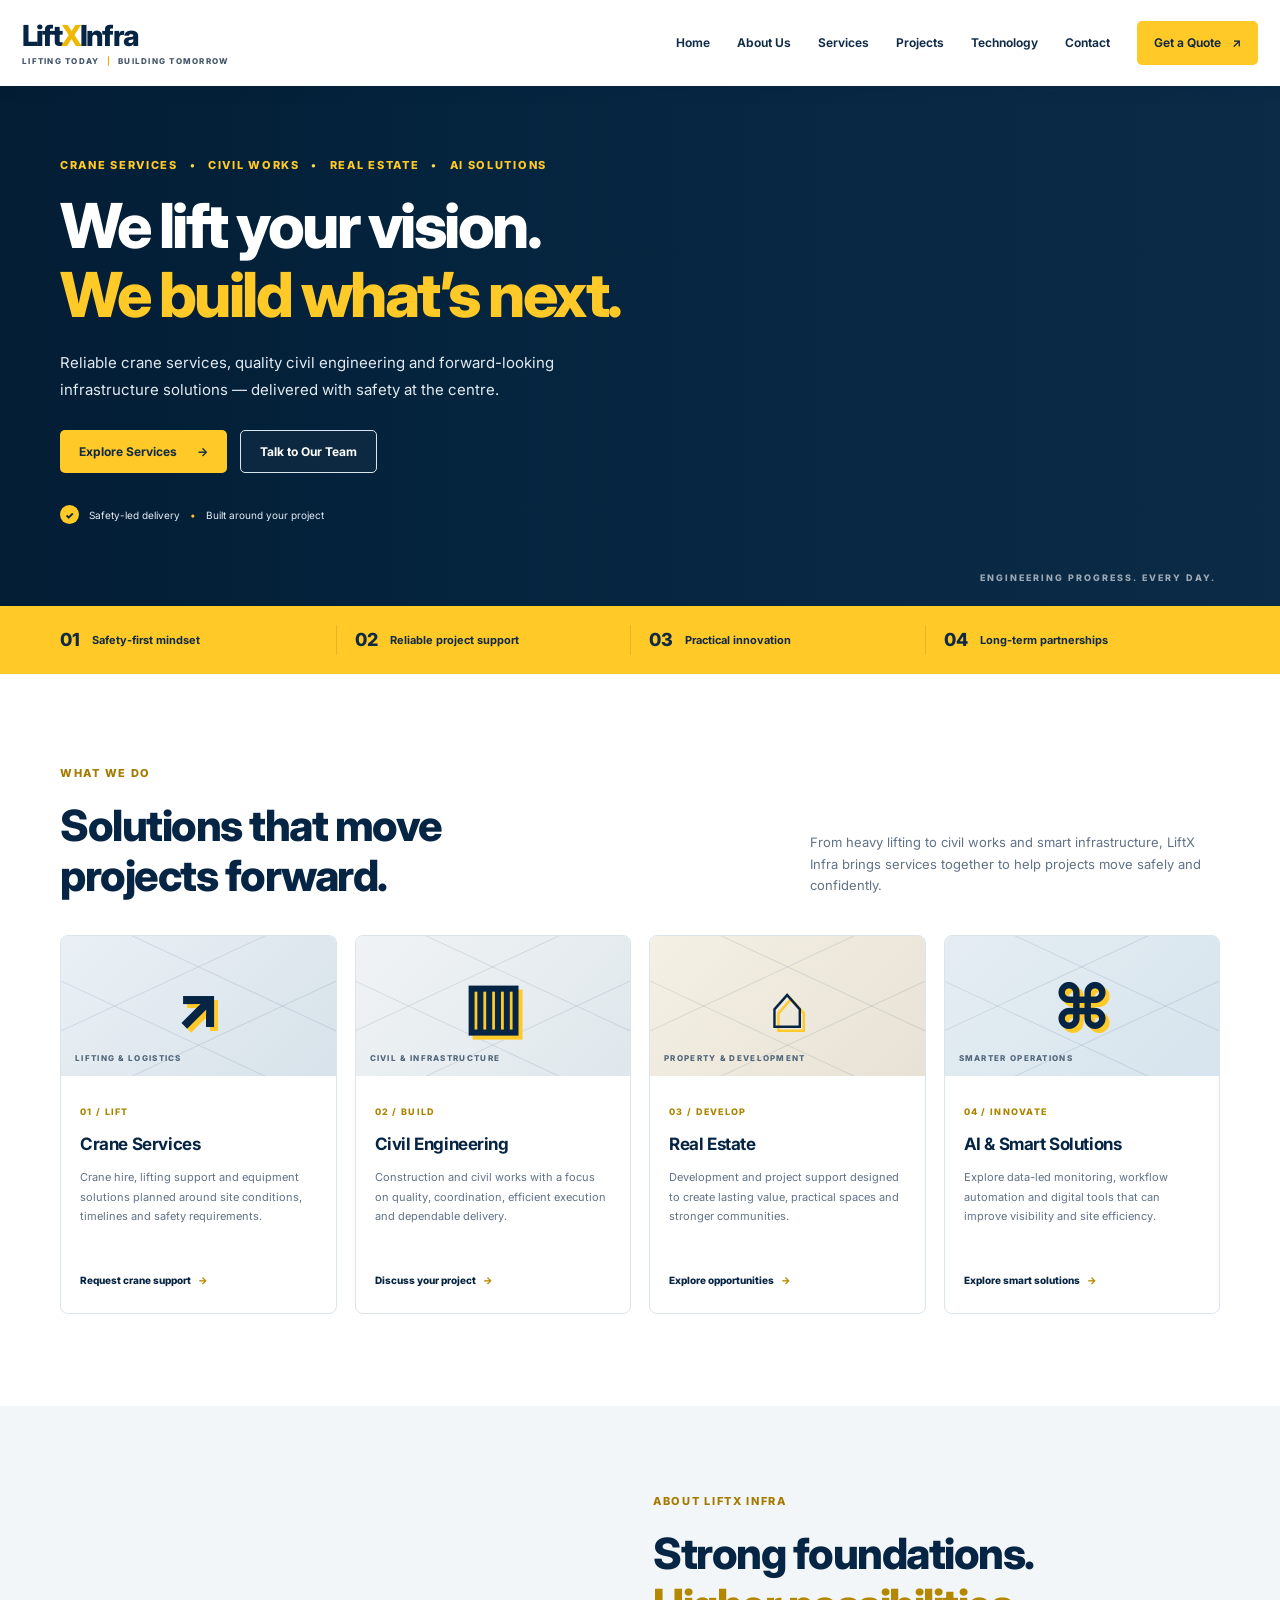
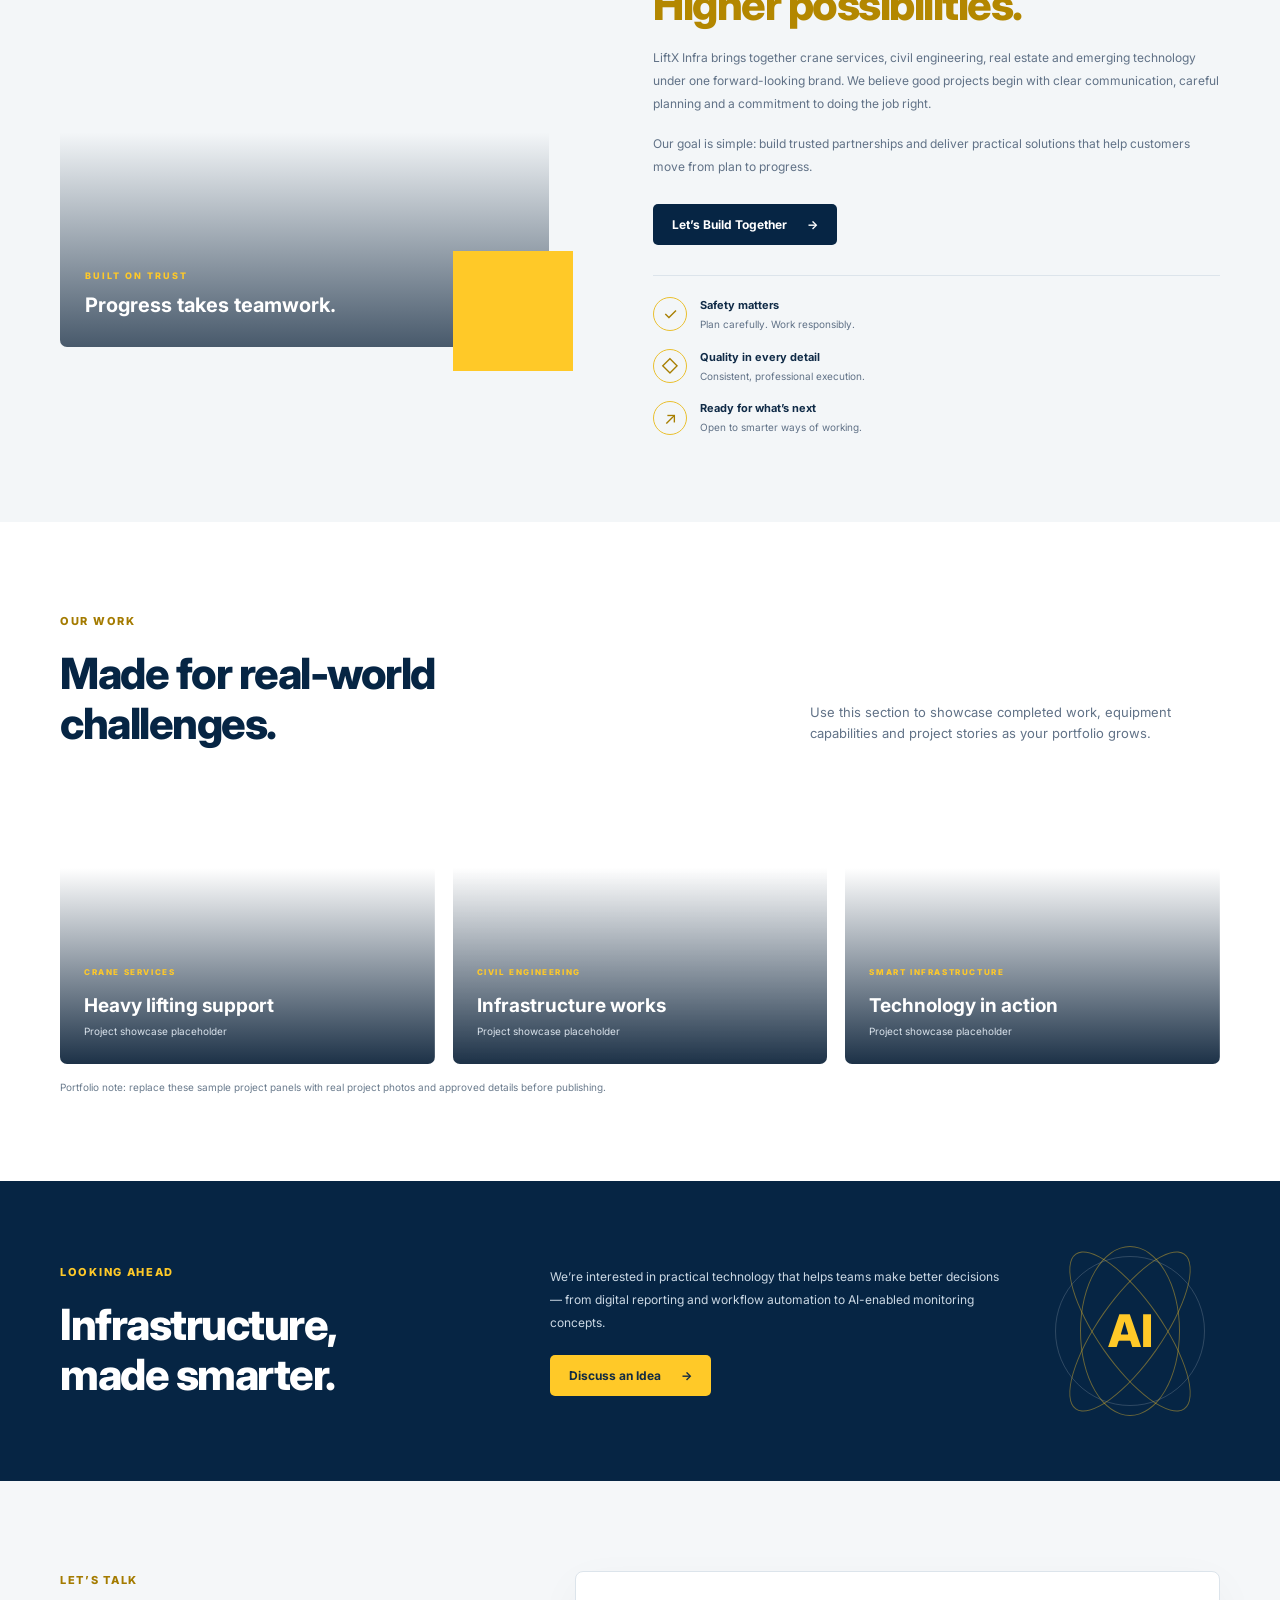
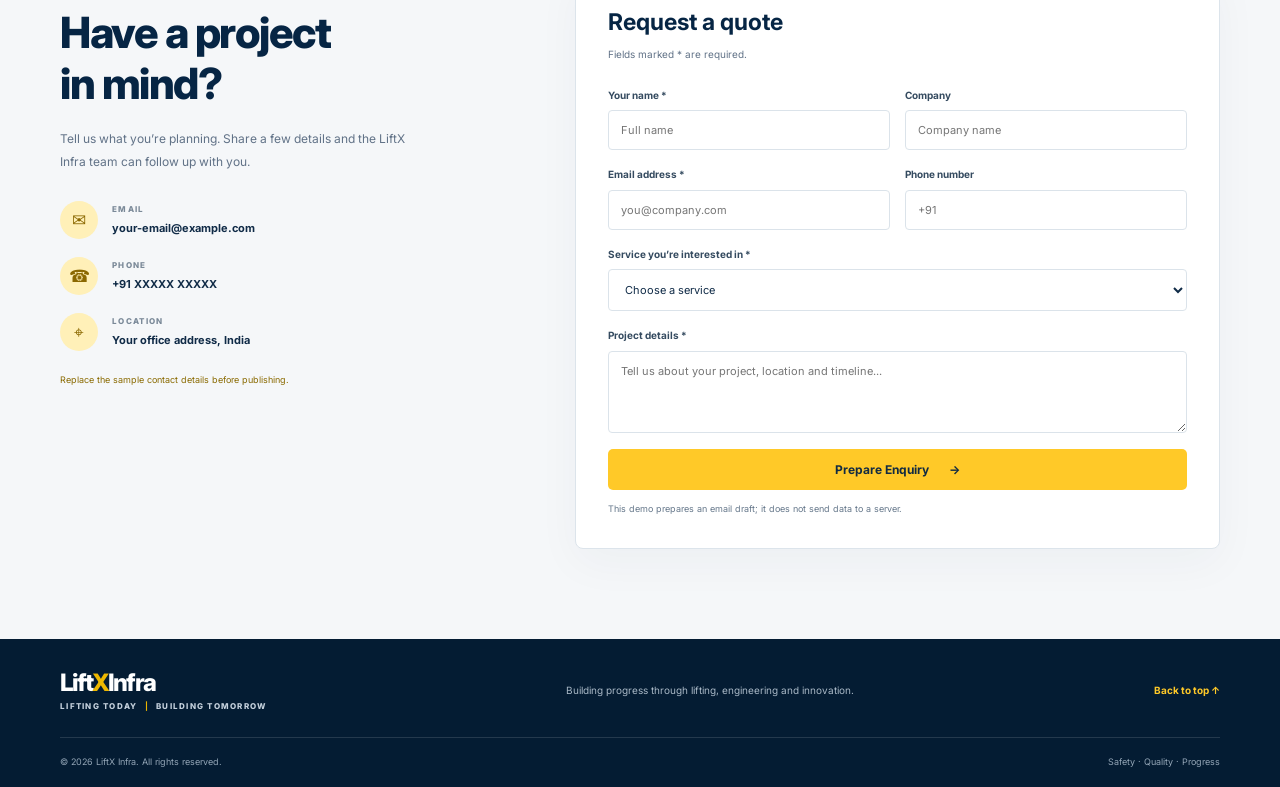
==== index.html @ 616f4105 "initials commit" ====
<!DOCTYPE html>
<html lang="en">
<head>
  <meta charset="UTF-8">
  <meta name="viewport" content="width=device-width, initial-scale=1.0">
  <meta name="description" content="LiftX Infra delivers crane services, civil engineering, real estate and AI-enabled infrastructure solutions.">
  <title>LiftX Infra | Lifting Today. Building Tomorrow.</title>
  <link rel="preconnect" href="https://fonts.googleapis.com">
  <link rel="preconnect" href="https://fonts.gstatic.com" crossorigin>
  <link href="https://fonts.googleapis.com/css2?family=Inter:wght@400;500;600;700;800&display=swap" rel="stylesheet">
  <link rel="stylesheet" href="style.css">
</head>
<body>
  <header class="site-header">
    <a class="brand" href="#home" aria-label="LiftX Infra home">
      <span class="brand-mark">Lift<span>X</span>Infra</span>
      <span class="brand-tagline">LIFTING TODAY <b>|</b> BUILDING TOMORROW</span>
    </a>
    <button class="menu-toggle" aria-label="Open navigation" aria-expanded="false">☰</button>
    <nav class="nav">
      <a href="#home">Home</a><a href="#about">About Us</a><a href="#services">Services</a>
      <a href="#projects">Projects</a><a href="#technology">Technology</a><a href="#contact">Contact</a>
      <a class="nav-cta" href="#contact">Get a Quote <span>↗</span></a>
    </nav>
  </header>

  <main>
    <section class="hero" id="home">
      <div class="hero-shade"></div>
      <div class="hero-content container">
        <p class="eyebrow">CRANE SERVICES <i>•</i> CIVIL WORKS <i>•</i> REAL ESTATE <i>•</i> AI SOLUTIONS</p>
        <h1>We lift your vision.<br><span>We build what’s next.</span></h1>
        <p class="hero-copy">Reliable crane services, quality civil engineering and forward-looking infrastructure solutions — delivered with safety at the centre.</p>
        <div class="hero-actions">
          <a class="button button-yellow" href="#services">Explore Services <span>→</span></a>
          <a class="button button-outline" href="#contact">Talk to Our Team</a>
        </div>
        <div class="hero-proof"><span class="proof-icon">✓</span><span>Safety-led delivery</span><span class="proof-dot">•</span><span>Built around your project</span></div>
      </div>
      <div class="hero-caption">ENGINEERING PROGRESS. EVERY DAY.</div>
    </section>

    <section class="trust-strip">
      <div class="container trust-inner">
        <div><strong>01</strong><span>Safety-first mindset</span></div>
        <div><strong>02</strong><span>Reliable project support</span></div>
        <div><strong>03</strong><span>Practical innovation</span></div>
        <div><strong>04</strong><span>Long-term partnerships</span></div>
      </div>
    </section>

    <section class="section container" id="services">
      <div class="section-heading">
        <div><p class="eyebrow dark">WHAT WE DO</p><h2>Solutions that move<br>projects forward.</h2></div>
        <p>From heavy lifting to civil works and smart infrastructure, LiftX Infra brings services together to help projects move safely and confidently.</p>
      </div>
      <div class="service-grid">
        <article class="service-card">
          <div class="service-art crane-art"><span class="art-symbol">↗</span><span class="art-label">LIFTING & LOGISTICS</span></div>
          <div class="service-body"><span class="service-number">01 / LIFT</span><h3>Crane Services</h3><p>Crane hire, lifting support and equipment solutions planned around site conditions, timelines and safety requirements.</p><a href="#contact" class="text-link" data-service="Crane Services">Request crane support <span>→</span></a></div>
        </article>
        <article class="service-card">
          <div class="service-art civil-art"><span class="art-symbol">▥</span><span class="art-label">CIVIL & INFRASTRUCTURE</span></div>
          <div class="service-body"><span class="service-number">02 / BUILD</span><h3>Civil Engineering</h3><p>Construction and civil works with a focus on quality, coordination, efficient execution and dependable delivery.</p><a href="#contact" class="text-link" data-service="Civil Engineering">Discuss your project <span>→</span></a></div>
        </article>
        <article class="service-card">
          <div class="service-art realestate-art"><span class="art-symbol">⌂</span><span class="art-label">PROPERTY & DEVELOPMENT</span></div>
          <div class="service-body"><span class="service-number">03 / DEVELOP</span><h3>Real Estate</h3><p>Development and project support designed to create lasting value, practical spaces and stronger communities.</p><a href="#contact" class="text-link" data-service="Real Estate">Explore opportunities <span>→</span></a></div>
        </article>
        <article class="service-card">
          <div class="service-art ai-art"><span class="art-symbol">⌘</span><span class="art-label">SMARTER OPERATIONS</span></div>
          <div class="service-body"><span class="service-number">04 / INNOVATE</span><h3>AI & Smart Solutions</h3><p>Explore data-led monitoring, workflow automation and digital tools that can improve visibility and site efficiency.</p><a href="#contact" class="text-link" data-service="AI & Smart Solutions">Explore smart solutions <span>→</span></a></div>
        </article>
      </div>
    </section>

    <section class="about-section" id="about">
      <div class="container about-grid">
        <div class="about-visual">
          <div class="about-image"><div class="image-label"><span>BUILT ON TRUST</span><b>Progress takes teamwork.</b></div></div>
          <div class="yellow-block"></div>
        </div>
        <div class="about-copy">
          <p class="eyebrow dark">ABOUT LIFTX INFRA</p>
          <h2>Strong foundations.<br><span>Higher possibilities.</span></h2>
          <p>LiftX Infra brings together crane services, civil engineering, real estate and emerging technology under one forward-looking brand. We believe good projects begin with clear communication, careful planning and a commitment to doing the job right.</p>
          <p>Our goal is simple: build trusted partnerships and deliver practical solutions that help customers move from plan to progress.</p>
          <a class="button button-navy" href="#contact">Let’s Build Together <span>→</span></a>
          <div class="values">
            <div><span class="value-icon">✓</span><div><b>Safety matters</b><small>Plan carefully. Work responsibly.</small></div></div>
            <div><span class="value-icon">◇</span><div><b>Quality in every detail</b><small>Consistent, professional execution.</small></div></div>
            <div><span class="value-icon">↗</span><div><b>Ready for what’s next</b><small>Open to smarter ways of working.</small></div></div>
          </div>
        </div>
      </div>
    </section>

    <section class="section container projects-section" id="projects">
      <div class="section-heading">
        <div><p class="eyebrow dark">OUR WORK</p><h2>Made for real-world<br>challenges.</h2></div>
        <p>Use this section to showcase completed work, equipment capabilities and project stories as your portfolio grows.</p>
      </div>
      <div class="project-grid">
        <article class="project-card project-one"><div class="project-overlay"><span>CRANE SERVICES</span><h3>Heavy lifting support</h3><p>Project showcase placeholder</p></div></article>
        <article class="project-card project-two"><div class="project-overlay"><span>CIVIL ENGINEERING</span><h3>Infrastructure works</h3><p>Project showcase placeholder</p></div></article>
        <article class="project-card project-three"><div class="project-overlay"><span>SMART INFRASTRUCTURE</span><h3>Technology in action</h3><p>Project showcase placeholder</p></div></article>
      </div>
      <p class="portfolio-note">Portfolio note: replace these sample project panels with real project photos and approved details before publishing.</p>
    </section>

    <section class="technology-section" id="technology">
      <div class="container technology-inner">
        <div><p class="eyebrow">LOOKING AHEAD</p><h2>Infrastructure,<br>made smarter.</h2></div>
        <div class="technology-copy"><p>We’re interested in practical technology that helps teams make better decisions — from digital reporting and workflow automation to AI-enabled monitoring concepts.</p><a href="#contact" class="button button-yellow">Discuss an Idea <span>→</span></a></div>
        <div class="tech-orbit" aria-hidden="true"><span>AI</span><i></i><b></b><em></em></div>
      </div>
    </section>

    <section class="contact-section" id="contact">
      <div class="container contact-grid">
        <div class="contact-copy">
          <p class="eyebrow dark">LET’S TALK</p><h2>Have a project<br>in mind?</h2>
          <p>Tell us what you’re planning. Share a few details and the LiftX Infra team can follow up with you.</p>
          <div class="contact-detail"><span>✉</span><div><small>EMAIL</small><b>your-email@example.com</b></div></div>
          <div class="contact-detail"><span>☎</span><div><small>PHONE</small><b>+91 XXXXX XXXXX</b></div></div>
          <div class="contact-detail"><span>⌖</span><div><small>LOCATION</small><b>Your office address, India</b></div></div>
          <p class="replace-note">Replace the sample contact details before publishing.</p>
        </div>
        <form class="quote-form" id="quoteForm">
          <h3>Request a quote</h3><p>Fields marked * are required.</p>
          <div class="form-row"><label>Your name *<input name="name" required autocomplete="name" placeholder="Full name"></label><label>Company<input name="company" autocomplete="organization" placeholder="Company name"></label></div>
          <div class="form-row"><label>Email address *<input type="email" name="email" required autocomplete="email" placeholder="you@company.com"></label><label>Phone number<input type="tel" name="phone" autocomplete="tel" placeholder="+91"></label></div>
          <label>Service you’re interested in *
            <select name="service" required><option value="">Choose a service</option><option>Crane Services</option><option>Civil Engineering</option><option>Real Estate</option><option>AI & Smart Solutions</option><option>Multiple Services</option></select>
          </label>
          <label>Project details *<textarea name="message" required rows="4" placeholder="Tell us about your project, location and timeline..."></textarea></label>
          <button class="button button-yellow submit-button" type="submit">Prepare Enquiry <span>→</span></button>
          <p class="form-status" id="formStatus" role="status">This demo prepares an email draft; it does not send data to a server.</p>
        </form>
      </div>
    </section>
  </main>

  <footer class="site-footer">
    <div class="container footer-top"><a class="brand footer-brand" href="#home"><span class="brand-mark">Lift<span>X</span>Infra</span><span class="brand-tagline">LIFTING TODAY <b>|</b> BUILDING TOMORROW</span></a><p>Building progress through lifting, engineering and innovation.</p><a class="back-top" href="#home">Back to top ↑</a></div>
    <div class="container footer-bottom"><span>© <span id="year"></span> LiftX Infra. All rights reserved.</span><span>Safety · Quality · Progress</span></div>
  </footer>
  <script src="script.js"></script>
</body>
</html>
---- style.css ----
*{box-sizing:border-box} :root{--navy:#062544;--navy2:#0b3459;--yellow:#ffc928;--ink:#102b47;--muted:#617287;--pale:#f4f7fa;--line:#dce4eb} html{scroll-behavior:smooth;scroll-padding-top:90px} body{margin:0;font-family:Inter,Arial,sans-serif;color:var(--ink);line-height:1.65} a{color:inherit;text-decoration:none}.container{width:min(1160px,calc(100% - 44px));margin:auto}.site-header{height:86px;padding:0 max(22px,calc((100vw - 1260px)/2));display:flex;align-items:center;justify-content:space-between;background:#fff;position:sticky;top:0;z-index:20;box-shadow:0 2px 18px #061d3310}.brand{display:flex;flex-direction:column;line-height:1}.brand-mark{font-size:29px;font-weight:800;letter-spacing:-1.8px;color:var(--navy)}.brand-mark span{color:#eeb800}.brand-tagline{font-size:8px;font-weight:800;letter-spacing:1.25px;margin-top:7px;color:#45566a}.brand-tagline b{color:#e9b400;margin:0 4px}.nav{display:flex;align-items:center;gap:27px;font-size:12px;font-weight:650}.nav>a:not(.nav-cta):hover{color:#bd8d00}.nav-cta{background:var(--yellow);padding:12px 17px;border-radius:5px;color:#11283e}.nav-cta span{margin-left:8px}.menu-toggle{display:none;border:0;background:none;font-size:27px;color:var(--navy)}.hero{min-height:520px;position:relative;display:flex;align-items:center;overflow:hidden;color:white;background:#0b2c49 url('https://images.unsplash.com/photo-1504307651254-35680f356dfd?auto=format&fit=crop&w=2000&q=85') center 48%/cover no-repeat}.hero-shade{position:absolute;inset:0;background:linear-gradient(90deg,rgba(3,29,52,.98) 0%,rgba(4,35,61,.91) 37%,rgba(5,33,56,.38) 68%,rgba(5,27,46,.1) 100%)}.hero-content{position:relative;z-index:1;padding-top:22px;padding-bottom:34px}.eyebrow{font-size:11px;letter-spacing:1.7px;font-weight:800;color:var(--yellow);margin:0 0 18px}.eyebrow i{font-style:normal;margin:0 8px;color:#ffd94e}.eyebrow.dark{color:#a47b00}.hero h1{font-size:clamp(38px,5vw,62px);line-height:1.11;letter-spacing:-2.5px;margin:0 0 20px;font-weight:800}.hero h1 span{color:var(--yellow)}.hero-copy{font-size:15px;max-width:535px;color:#e2eaf1;line-height:1.8;margin:0 0 27px}.hero-actions{display:flex;gap:13px;flex-wrap:wrap}.button{display:inline-flex;align-items:center;justify-content:center;gap:20px;border:0;border-radius:5px;padding:13px 19px;font:700 12px Inter,Arial,sans-serif;cursor:pointer;transition:transform .2s,background .2s}.button:hover{transform:translateY(-2px)}.button-yellow{background:var(--yellow);color:#122b42}.button-yellow:hover{background:#ffdb58}.button-outline{border:1px solid #d8e5ee;color:white;background:#ffffff08}.button-navy{background:var(--navy);color:white;margin-top:7px}.hero-proof{display:flex;align-items:center;gap:10px;font-size:10px;color:#e6edf4;margin-top:32px}.proof-icon{width:19px;height:19px;border-radius:50%;display:grid;place-items:center;background:var(--yellow);color:var(--navy);font-weight:900}.proof-dot{color:var(--yellow)}.hero-caption{position:absolute;right:5%;bottom:20px;font-size:9px;letter-spacing:2px;font-weight:800;color:#fff9}.trust-strip{background:var(--yellow);color:#112a43}.trust-inner{display:grid;grid-template-columns:repeat(4,1fr);padding:19px 0;gap:18px}.trust-inner div{display:flex;align-items:center;gap:12px;border-right:1px solid #142d4320}.trust-inner div:last-child{border:0}.trust-inner strong{font-size:18px;font-weight:800}.trust-inner span{font-size:11px;font-weight:700}.section{padding-top:90px;padding-bottom:92px}.section-heading{display:flex;justify-content:space-between;align-items:end;gap:40px;margin-bottom:35px}.section-heading h2,.about-copy h2,.technology-inner h2,.contact-copy h2{font-size:clamp(31px,3.5vw,43px);letter-spacing:-1.5px;line-height:1.17;margin:0;font-weight:800;color:var(--navy)}.section-heading>p{max-width:410px;color:var(--muted);font-size:13px;margin:0 0 4px}.service-grid{display:grid;grid-template-columns:repeat(4,1fr);gap:18px}.service-card{border:1px solid var(--line);border-radius:8px;overflow:hidden;background:white;transition:transform .25s,box-shadow .25s}.service-card:hover{transform:translateY(-5px);box-shadow:0 14px 35px #09274312}.service-art{height:140px;position:relative;display:flex;align-items:center;justify-content:center;overflow:hidden;background:linear-gradient(135deg,#eaf0f5,#d7e2ea)}.service-art:before,.service-art:after{content:"";position:absolute;border:1px solid #0b34591b;transform:rotate(-25deg);width:160%;height:70px}.service-art:after{transform:rotate(25deg)}.art-symbol{font-size:62px;color:var(--navy);font-weight:800;z-index:1;text-shadow:4px 4px 0 #ffc928}.art-label{position:absolute;left:14px;bottom:11px;font-size:8px;font-weight:800;letter-spacing:1.3px;color:#51667a}.civil-art{background:linear-gradient(135deg,#f0f3f5,#dfe7ec)}.realestate-art{background:linear-gradient(135deg,#f5f0e4,#e7e2d5)}.ai-art{background:linear-gradient(135deg,#e5edf3,#d6e4ed)}.service-body{padding:20px 19px 22px}.service-number{font-size:9px;letter-spacing:1.3px;font-weight:800;color:#ad8400}.service-body h3{font-size:17px;letter-spacing:-.4px;margin:7px 0 10px;color:var(--navy)}.service-body p{font-size:11px;line-height:1.8;color:var(--muted);min-height:80px;margin:0 0 17px}.text-link{font-size:10px;font-weight:800;color:var(--navy)}.text-link span{color:#b88a00;margin-left:5px}.about-section{background:#f3f6f8;padding:86px 0}.about-grid{display:grid;grid-template-columns: .95fr 1.05fr;gap:80px;align-items:center}.about-visual{position:relative;padding:0 24px 24px 0}.about-image{height:390px;border-radius:7px;position:relative;overflow:hidden;background:linear-gradient(0deg,#061d35b8,transparent 55%),url('https://images.unsplash.com/photo-1541888946425-d81bb19240f5?auto=format&fit=crop&w=1000&q=85') center/cover}.image-label{position:absolute;bottom:25px;left:25px;color:white;display:flex;flex-direction:column}.image-label span{font-size:9px;letter-spacing:2px;color:var(--yellow);font-weight:800}.image-label b{font-size:20px;margin-top:5px}.yellow-block{position:absolute;width:120px;height:120px;background:var(--yellow);right:0;bottom:0;z-index:-0}.about-copy{position:relative;z-index:1}.about-copy>p:not(.eyebrow){font-size:12px;color:var(--muted);line-height:1.9;margin:18px 0}.about-copy h2 span{color:#b38700}.values{margin-top:30px;border-top:1px solid var(--line);padding-top:20px;display:grid;gap:15px}.values>div{display:flex;align-items:center;gap:13px}.value-icon{width:34px;height:34px;border:1px solid #eac02f;border-radius:50%;display:grid;place-items:center;color:#a77e00;font-size:17px}.values b,.values small{display:block}.values b{font-size:11px}.values small{font-size:10px;color:var(--muted);margin-top:2px}.projects-section{padding-bottom:86px}.project-grid{display:grid;grid-template-columns:repeat(3,1fr);gap:18px}.project-card{height:280px;border-radius:7px;position:relative;overflow:hidden;background-size:cover;background-position:center}.project-one{background-image:linear-gradient(0deg,#061d35e8,transparent 70%),url('https://images.unsplash.com/photo-1581092921461-eab62e97a780?auto=format&fit=crop&w=800&q=80')}.project-two{background-image:linear-gradient(0deg,#061d35e8,transparent 70%),url('https://images.unsplash.com/photo-1486406146926-c627a92ad1ab?auto=format&fit=crop&w=800&q=80')}.project-three{background-image:linear-gradient(0deg,#061d35e8,transparent 70%),url('https://images.unsplash.com/photo-1518770660439-4636190af475?auto=format&fit=crop&w=800&q=80')}.project-overlay{position:absolute;bottom:0;left:0;right:0;padding:24px;color:white}.project-overlay span{font-size:8px;letter-spacing:1.6px;color:var(--yellow);font-weight:800}.project-overlay h3{font-size:19px;margin:7px 0 2px}.project-overlay p{font-size:10px;color:#d9e2eb;margin:0}.portfolio-note{font-size:10px;color:#6a7b8d;margin:15px 0 0}.technology-section{background:var(--navy);color:white;overflow:hidden}.technology-inner{min-height:300px;padding-top:65px;padding-bottom:65px;display:grid;grid-template-columns:1fr 1fr 180px;gap:40px;align-items:center;position:relative}.technology-inner h2{color:white}.technology-copy p{font-size:12px;line-height:1.9;color:#cbd8e4;margin:0 0 20px}.tech-orbit{height:150px;width:150px;border:1px solid #ffffff2a;border-radius:50%;display:grid;place-items:center;position:relative;margin:auto}.tech-orbit span{font-size:45px;font-weight:800;color:var(--yellow)}.tech-orbit i,.tech-orbit b,.tech-orbit em{position:absolute;width:190px;height:65px;border:1px solid #ffc92866;border-radius:50%;transform:rotate(55deg)}.tech-orbit b{transform:rotate(-55deg)}.tech-orbit em{transform:rotate(90deg);width:170px;height:100px}.contact-section{background:#f5f7f9;padding:90px 0}.contact-grid{display:grid;grid-template-columns:.8fr 1.2fr;gap:85px}.contact-copy>p:not(.eyebrow){font-size:12px;line-height:1.9;color:var(--muted);max-width:360px;margin:20px 0 28px}.contact-detail{display:flex;gap:14px;align-items:center;margin:18px 0}.contact-detail>span{width:38px;height:38px;display:grid;place-items:center;border-radius:50%;background:#fff0b8;color:#8b6800;font-size:17px}.contact-detail small,.contact-detail b{display:block}.contact-detail small{font-size:8px;letter-spacing:1.3px;color:#7a8998;font-weight:800}.contact-detail b{font-size:11px;margin-top:3px}.replace-note{font-size:9px!important;color:#8a6a00!important}.quote-form{padding:32px;background:white;border:1px solid var(--line);border-radius:8px;box-shadow:0 14px 45px #0927430a}.quote-form h3{font-size:23px;color:var(--navy);margin:0}.quote-form>p{font-size:10px;color:var(--muted);margin:4px 0 24px}.quote-form label{display:block;font-size:10px;font-weight:700;color:#354b60;margin-bottom:16px}.form-row{display:grid;grid-template-columns:1fr 1fr;gap:15px}.quote-form input,.quote-form select,.quote-form textarea{display:block;width:100%;margin-top:7px;border:1px solid #dbe3ea;border-radius:4px;background:#fff;padding:12px;font:11px Inter,Arial,sans-serif;color:var(--ink);outline:none}.quote-form input:focus,.quote-form select:focus,.quote-form textarea:focus{border-color:#c79b0a;box-shadow:0 0 0 3px #ffc92822}.quote-form textarea{resize:vertical}.submit-button{width:100%}.form-status{font-size:9px!important;line-height:1.6;margin:12px 0 0!important;color:#65778a!important}.site-footer{background:#041c33;color:#cbd6e1;padding:32px 0 0}.footer-top{display:flex;align-items:center;justify-content:space-between;gap:25px;padding-bottom:27px}.footer-brand .brand-mark{color:white;font-size:24px}.footer-brand .brand-tagline{color:#c4d0dc}.footer-top>p{font-size:10px;color:#aab9c7}.back-top{font-size:10px;font-weight:700;color:var(--yellow)}.footer-bottom{border-top:1px solid #ffffff20;display:flex;justify-content:space-between;padding-top:17px;padding-bottom:17px;font-size:9px;color:#93a5b6}@media(max-width:950px){.nav{gap:15px}.nav>a{font-size:11px}.service-grid{grid-template-columns:repeat(2,1fr)}.about-grid{gap:45px}.contact-grid{gap:40px}.technology-inner{grid-template-columns:1fr 1fr 120px;gap:25px}.tech-orbit{transform:scale(.8)}}@media(max-width:720px){.site-header{height:74px}.menu-toggle{display:block}.nav{display:none;position:absolute;top:74px;left:0;right:0;background:white;padding:18px 22px 24px;box-shadow:0 14px 20px #061d3318;align-items:stretch;flex-direction:column;gap:0}.nav.open{display:flex}.nav>a{padding:12px 0;font-size:13px}.nav .nav-cta{padding:13px 15px;margin-top:7px;text-align:center}.hero{min-height:560px;background-position:58% center}.hero-shade{background:linear-gradient(90deg,#031d34f5,#05233bd9 65%,#05233b8a)}.hero h1{letter-spacing:-1.7px}.hero-copy{font-size:13px}.eyebrow{font-size:9px;line-height:1.8}.trust-inner{grid-template-columns:1fr 1fr;gap:17px}.trust-inner div:nth-child(2){border:0}.trust-inner strong{font-size:16px}.trust-inner span{font-size:10px}.section{padding-top:65px;padding-bottom:65px}.section-heading{display:block}.section-heading>p{margin-top:18px}.service-grid{gap:12px}.service-art{height:110px}.service-body{padding:16px 13px}.service-body h3{font-size:15px}.service-body p{font-size:10px;min-height:112px}.about-section,.contact-section{padding:65px 0}.about-grid,.contact-grid{grid-template-columns:1fr;gap:38px}.about-image{height:310px}.about-visual{max-width:500px}.project-grid{grid-template-columns:1fr}.project-card{height:250px}.technology-inner{padding-top:60px;padding-bottom:60px;grid-template-columns:1fr;gap:20px}.tech-orbit{position:absolute;right:-35px;top:20px;opacity:.24;transform:scale(.8)}.technology-inner>div:first-child,.technology-copy{position:relative;z-index:1}.technology-copy{max-width:500px}.quote-form{padding:24px 18px}.footer-top{align-items:flex-start;flex-direction:column;gap:15px}.footer-bottom{gap:10px;flex-wrap:wrap}}@media(max-width:420px){.container{width:calc(100% - 30px)}.brand-mark{font-size:25px}.hero h1{font-size:37px}.hero-actions .button{padding:12px 13px}.service-grid{grid-template-columns:1fr}.service-art{height:130px}.service-body p{min-height:0}.form-row{grid-template-columns:1fr;gap:0}.hero-proof{font-size:9px;flex-wrap:wrap}.trust-inner{grid-template-columns:1fr}.trust-inner div{border:0}.trust-inner div:last-child{border:0}}
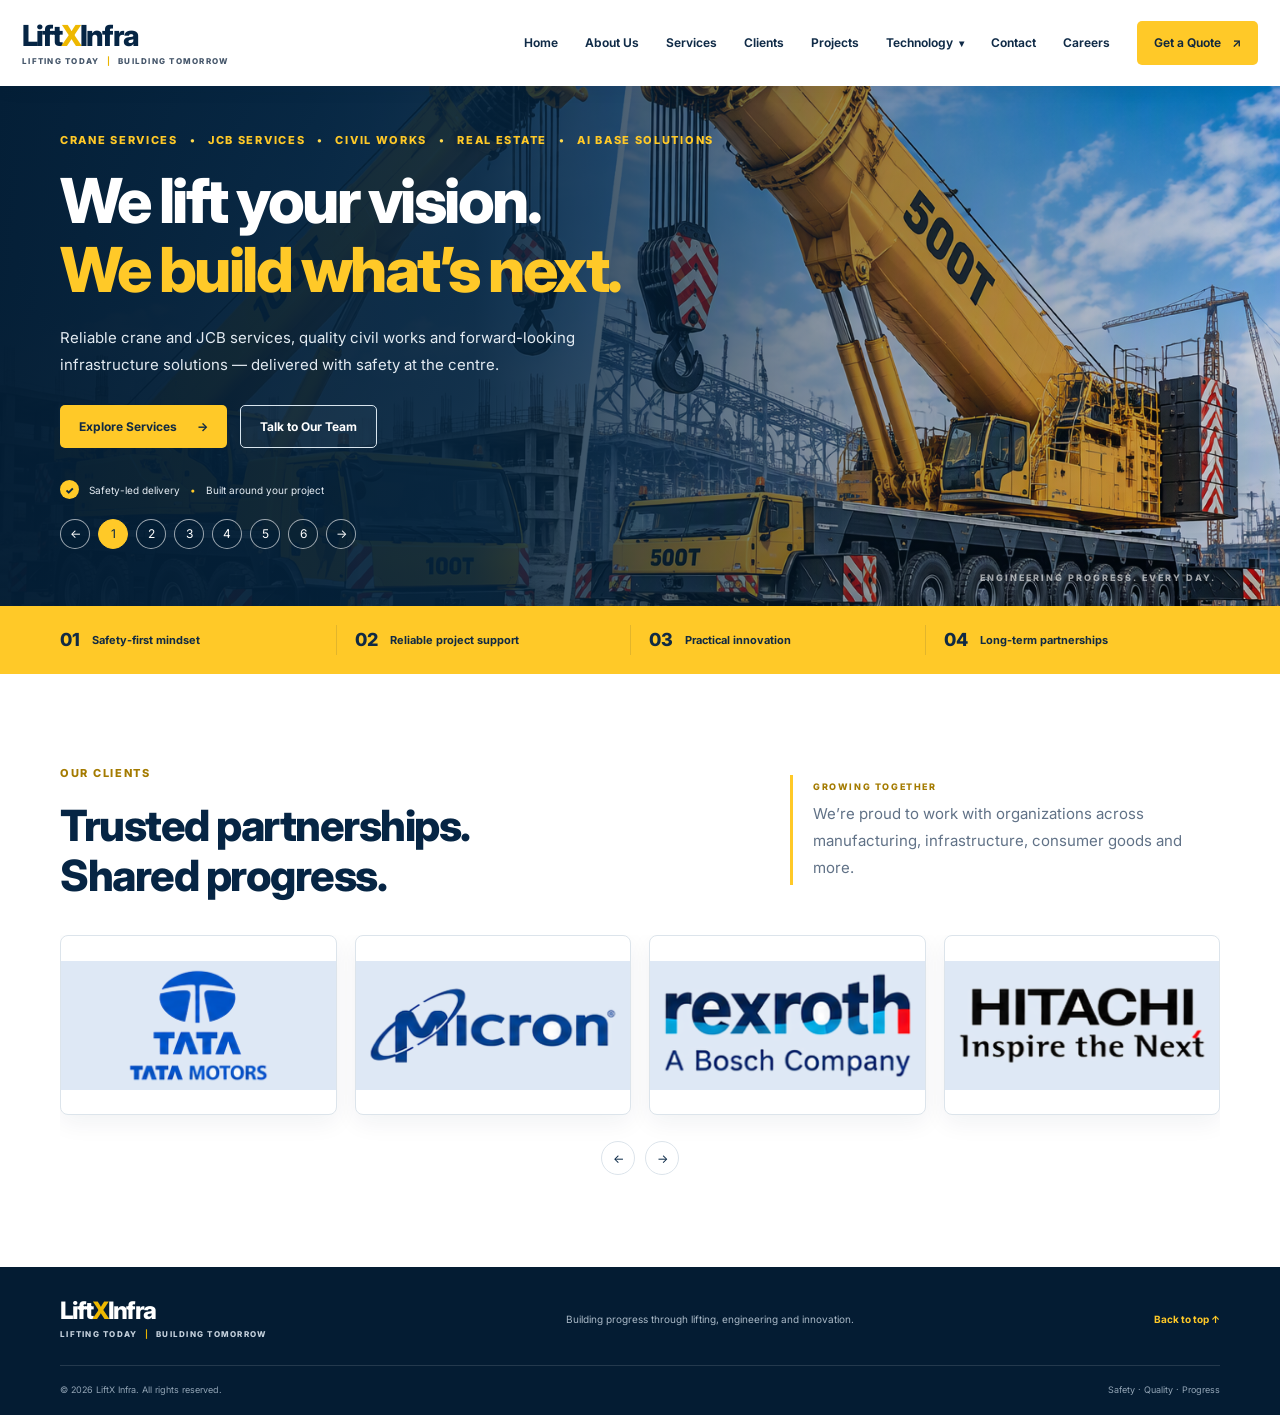
==== commit 010ba89a: "Webpages modified" ====
--- a/index.html
+++ b/index.html
@@ -3,12 +3,217 @@
 <head>
   <meta charset="UTF-8">
   <meta name="viewport" content="width=device-width, initial-scale=1.0">
-  <meta name="description" content="LiftX Infra delivers crane services, civil engineering, real estate and AI-enabled infrastructure solutions.">
+  <meta name="description" content="LiftX Infra delivers crane and JCB services, civil works, real estate and AI-enabled infrastructure solutions.">
   <title>LiftX Infra | Lifting Today. Building Tomorrow.</title>
   <link rel="preconnect" href="https://fonts.googleapis.com">
   <link rel="preconnect" href="https://fonts.gstatic.com" crossorigin>
   <link href="https://fonts.googleapis.com/css2?family=Inter:wght@400;500;600;700;800&display=swap" rel="stylesheet">
   <link rel="stylesheet" href="style.css">
+  <link rel="stylesheet" href="technology-menu.css">
+  <style>
+    .hero {
+      background-image: none;
+    }
+    .hero-slides,
+    .hero-slide {
+      position: absolute;
+      inset: 0;
+    }
+    .hero-slides {
+      overflow: hidden;
+    }
+    .hero-slide {
+      width: 100%;
+      height: 100%;
+      object-fit: cover;
+      object-position: center 48%;
+      opacity: 0;
+      transition: opacity 900ms ease;
+    }
+    .hero-slide.is-active {
+      opacity: 1;
+    }
+    .hero-shade {
+      z-index: 1;
+    }
+    .hero-content {
+      z-index: 2;
+    }
+    .hero-caption {
+      z-index: 2;
+    }
+    .hero-slider-controls {
+      display: flex;
+      align-items: center;
+      gap: 8px;
+      margin-top: 20px;
+    }
+    .hero-slider-controls button {
+      display: inline-grid;
+      min-width: 30px;
+      height: 30px;
+      padding: 0 8px;
+      place-items: center;
+      border: 1px solid rgb(255 255 255 / 60%);
+      border-radius: 20px;
+      background: rgb(3 29 52 / 45%);
+      color: white;
+      font: inherit;
+      font-size: 12px;
+      cursor: pointer;
+    }
+    .hero-slider-controls button[aria-current="true"] {
+      border-color: var(--yellow);
+      background: var(--yellow);
+      color: var(--navy);
+    }
+    .hero-slider-controls button:focus-visible {
+      outline: 2px solid white;
+      outline-offset: 3px;
+    }
+    @media (prefers-reduced-motion: reduce) {
+      .hero-slide {
+        transition: none;
+      }
+    }
+    .service-grid {
+      grid-template-columns: repeat(3, 1fr);
+    }
+    .service-art::before {
+      content: "";
+      position: absolute;
+      inset: 0;
+      z-index: 1;
+      border: 0;
+      transform: none;
+      width: auto;
+      height: auto;
+      background: linear-gradient(0deg, rgb(6 37 68 / 72%), transparent 72%);
+    }
+    .service-art::after {
+      display: none;
+    }
+    .service-art img {
+      position: absolute;
+      inset: 0;
+      width: 100%;
+      height: 100%;
+      object-fit: cover;
+    }
+    .service-art .art-label {
+      z-index: 2;
+      color: #fff;
+      bottom: 12px;
+      left: 14px;
+    }
+    .clients-section {
+      overflow: hidden;
+    }
+    .clients-section .section-heading {
+      align-items: center;
+    }
+    .clients-section .section-heading > .clients-intro {
+      max-width: 430px;
+      margin: 0 0 4px;
+      padding: 4px 0 4px 20px;
+      border-left: 3px solid var(--yellow);
+      color: var(--muted);
+      font-size: 15px;
+      line-height: 1.8;
+    }
+    .clients-intro span {
+      display: block;
+      margin-bottom: 5px;
+      color: #a47b00;
+      font-size: 9px;
+      font-weight: 800;
+      letter-spacing: 1.6px;
+      text-transform: uppercase;
+    }
+    .client-slider {
+      overflow: hidden;
+    }
+    .client-slider-track {
+      display: flex;
+      align-items: stretch;
+      gap: 18px;
+      transition: transform 600ms ease;
+    }
+    .client-slide {
+      flex: 0 0 calc((100% - 54px) / 4);
+      min-width: 0;
+    }
+    .client-card {
+      display: flex;
+      overflow: hidden;
+      width: 100%;
+      height: 180px;
+      align-items: center;
+      justify-content: center;
+      border: 1px solid var(--line);
+      border-radius: 8px;
+      background: #fff;
+      box-shadow: 0 8px 24px rgb(9 39 67 / 6%);
+    }
+    .client-card img {
+      display: block;
+      width: 100%;
+      height: 100%;
+      object-fit: contain;
+    }
+    .client-slider-controls {
+      display: flex;
+      align-items: center;
+      justify-content: center;
+      gap: 10px;
+      margin-top: 26px;
+    }
+    .client-slider-controls button {
+      display: inline-grid;
+      min-width: 34px;
+      height: 34px;
+      padding: 0 9px;
+      place-items: center;
+      border: 1px solid var(--line);
+      border-radius: 20px;
+      background: #fff;
+      color: var(--navy);
+      font: inherit;
+      font-size: 12px;
+      cursor: pointer;
+    }
+    .client-slider-controls button[aria-current="true"] {
+      border-color: var(--yellow);
+      background: var(--yellow);
+    }
+    .client-slider-controls button:focus-visible {
+      outline: 2px solid var(--navy);
+      outline-offset: 3px;
+    }
+    @media (prefers-reduced-motion: reduce) {
+      .client-slider-track {
+        transition: none;
+      }
+    }
+    @media (max-width: 950px) {
+      .service-grid {
+        grid-template-columns: repeat(2, 1fr);
+      }
+      .client-slide {
+        flex-basis: calc((100% - 18px) / 2);
+      }
+    }
+    @media (max-width: 420px) {
+      .client-slide {
+        flex-basis: 100%;
+      }
+    }
+    @media (max-width: 420px) {
+      .service-grid {
+        grid-template-columns: 1fr;
+      }
+    }
+  </style>
 </head>
 <body>
   <header class="site-header">
@@ -18,24 +223,56 @@
     </a>
     <button class="menu-toggle" aria-label="Open navigation" aria-expanded="false">☰</button>
     <nav class="nav">
-      <a href="#home">Home</a><a href="#about">About Us</a><a href="#services">Services</a>
-      <a href="#projects">Projects</a><a href="#technology">Technology</a><a href="#contact">Contact</a>
-      <a class="nav-cta" href="#contact">Get a Quote <span>↗</span></a>
+      <a href="#home" aria-current="page">Home</a><a href="about.html">About Us</a><a href="services.html">Services</a>
+      <a href="#clients">Clients</a><a href="projects.html">Projects</a>
+      <div class="technology-nav-item">
+        <button class="technology-menu-toggle" type="button" aria-expanded="false" aria-controls="technologyDropdown">Technology <span class="technology-menu-chevron" aria-hidden="true">▾</span></button>
+        <div class="technology-dropdown" id="technologyDropdown" hidden>
+          <section class="technology-menu-group"><h2><span class="technology-menu-icon" aria-hidden="true">▣</span>Managed IT Services</h2><ul><li>IT Support &amp; Helpdesk</li><li>Network Management</li><li>Disaster Recovery</li><li>Managed Cloud</li></ul></section>
+          <section class="technology-menu-group"><h2><span class="technology-menu-icon" aria-hidden="true">♢</span>Cybersecurity</h2><ul><li>MSSP</li><li>Penetration Testing</li><li>Vulnerability Assessment</li><li>Firewall &amp; Network Security</li></ul></section>
+          <section class="technology-menu-group"><h2><span class="technology-menu-icon" aria-hidden="true">&lt;/&gt;</span>Software Development</h2><ul><li>Web Apps</li><li>Mobile Apps</li><li>AI &amp; Machine Learning</li><li>SaaS Development</li></ul></section>
+          <section class="technology-menu-group"><h2><span class="technology-menu-icon" aria-hidden="true">☁</span>Cloud &amp; Infrastructure</h2><ul><li>Cloud Migration</li><li>AWS / Azure / GCP</li><li>DevOps &amp; CI/CD</li><li>Data Centers</li></ul></section>
+          <section class="technology-menu-group"><h2><span class="technology-menu-icon" aria-hidden="true">♧</span>IT Consulting</h2><ul><li>Digital Transformation</li><li>IT Strategy</li><li>BI &amp; Analytics</li><li>ERP &amp; CRM</li></ul></section>
+          <section class="technology-menu-group"><h2><span class="technology-menu-icon" aria-hidden="true">♙</span>IT Staffing &amp; Training</h2><ul><li>Staff Augmentation</li><li>IT Recruitment</li><li>Training &amp; Certification</li><li>Outsourcing</li></ul></section>
+          <div class="technology-menu-footer"><a href="technology.html">Explore Technology <span aria-hidden="true">→</span></a></div>
+        </div>
+      </div>
+      <a href="contact.html">Contact</a>
+      <a href="careers.html">Careers</a>
+      <a class="nav-cta" href="contact.html">Get a Quote <span>↗</span></a>
     </nav>
   </header>
 
   <main>
     <section class="hero" id="home">
+      <div class="hero-slides" aria-hidden="true">
+        <img class="hero-slide is-active" src="images/100%20Ton%26500%20Ton.png" alt="">
+        <img class="hero-slide" src="images/Civil1.png" alt="">
+        <img class="hero-slide" src="images/Civil2.png" alt="">
+        <img class="hero-slide" src="images/Civil3.png" alt="">
+        <img class="hero-slide" src="images/Crane.jpg" alt="">
+        <img class="hero-slide" src="images/Hydra%20crane.jpg" alt="">
+      </div>
       <div class="hero-shade"></div>
       <div class="hero-content container">
-        <p class="eyebrow">CRANE SERVICES <i>•</i> CIVIL WORKS <i>•</i> REAL ESTATE <i>•</i> AI SOLUTIONS</p>
+        <p class="eyebrow">CRANE SERVICES <i>•</i> JCB SERVICES <i>•</i> CIVIL WORKS <i>•</i> REAL ESTATE <i>•</i> AI BASE SOLUTIONS</p>
         <h1>We lift your vision.<br><span>We build what’s next.</span></h1>
-        <p class="hero-copy">Reliable crane services, quality civil engineering and forward-looking infrastructure solutions — delivered with safety at the centre.</p>
+        <p class="hero-copy">Reliable crane and JCB services, quality civil works and forward-looking infrastructure solutions — delivered with safety at the centre.</p>
         <div class="hero-actions">
-          <a class="button button-yellow" href="#services">Explore Services <span>→</span></a>
-          <a class="button button-outline" href="#contact">Talk to Our Team</a>
+          <a class="button button-yellow" href="services.html">Explore Services <span>→</span></a>
+          <a class="button button-outline" href="contact.html">Talk to Our Team</a>
         </div>
         <div class="hero-proof"><span class="proof-icon">✓</span><span>Safety-led delivery</span><span class="proof-dot">•</span><span>Built around your project</span></div>
+        <div class="hero-slider-controls" role="group" aria-label="Homepage image slides">
+          <button type="button" data-slide-direction="-1" aria-label="Previous image">←</button>
+          <button type="button" data-slide-to="0" aria-label="Show image 1" aria-current="true">1</button>
+          <button type="button" data-slide-to="1" aria-label="Show image 2">2</button>
+          <button type="button" data-slide-to="2" aria-label="Show image 3">3</button>
+          <button type="button" data-slide-to="3" aria-label="Show image 4">4</button>
+          <button type="button" data-slide-to="4" aria-label="Show image 5">5</button>
+          <button type="button" data-slide-to="5" aria-label="Show image 6">6</button>
+          <button type="button" data-slide-direction="1" aria-label="Next image">→</button>
+        </div>
       </div>
       <div class="hero-caption">ENGINEERING PROGRESS. EVERY DAY.</div>
     </section>
@@ -49,96 +286,38 @@
       </div>
     </section>
 
-    <section class="section container" id="services">
+    <section class="section container clients-section" id="clients" aria-labelledby="clients-heading">
       <div class="section-heading">
-        <div><p class="eyebrow dark">WHAT WE DO</p><h2>Solutions that move<br>projects forward.</h2></div>
-        <p>From heavy lifting to civil works and smart infrastructure, LiftX Infra brings services together to help projects move safely and confidently.</p>
-      </div>
-      <div class="service-grid">
-        <article class="service-card">
-          <div class="service-art crane-art"><span class="art-symbol">↗</span><span class="art-label">LIFTING & LOGISTICS</span></div>
-          <div class="service-body"><span class="service-number">01 / LIFT</span><h3>Crane Services</h3><p>Crane hire, lifting support and equipment solutions planned around site conditions, timelines and safety requirements.</p><a href="#contact" class="text-link" data-service="Crane Services">Request crane support <span>→</span></a></div>
-        </article>
-        <article class="service-card">
-          <div class="service-art civil-art"><span class="art-symbol">▥</span><span class="art-label">CIVIL & INFRASTRUCTURE</span></div>
-          <div class="service-body"><span class="service-number">02 / BUILD</span><h3>Civil Engineering</h3><p>Construction and civil works with a focus on quality, coordination, efficient execution and dependable delivery.</p><a href="#contact" class="text-link" data-service="Civil Engineering">Discuss your project <span>→</span></a></div>
-        </article>
-        <article class="service-card">
-          <div class="service-art realestate-art"><span class="art-symbol">⌂</span><span class="art-label">PROPERTY & DEVELOPMENT</span></div>
-          <div class="service-body"><span class="service-number">03 / DEVELOP</span><h3>Real Estate</h3><p>Development and project support designed to create lasting value, practical spaces and stronger communities.</p><a href="#contact" class="text-link" data-service="Real Estate">Explore opportunities <span>→</span></a></div>
-        </article>
-        <article class="service-card">
-          <div class="service-art ai-art"><span class="art-symbol">⌘</span><span class="art-label">SMARTER OPERATIONS</span></div>
-          <div class="service-body"><span class="service-number">04 / INNOVATE</span><h3>AI & Smart Solutions</h3><p>Explore data-led monitoring, workflow automation and digital tools that can improve visibility and site efficiency.</p><a href="#contact" class="text-link" data-service="AI & Smart Solutions">Explore smart solutions <span>→</span></a></div>
-        </article>
+        <div><p class="eyebrow dark">OUR CLIENTS</p><h2 id="clients-heading">Trusted partnerships.<br>Shared progress.</h2></div>
+        <p class="clients-intro"><span>Growing together</span>We’re proud to work with organizations across manufacturing, infrastructure, consumer goods and more.</p>
+      </div>
+      <div class="client-slider" data-client-slider role="region" aria-roledescription="carousel" aria-label="LiftX Infra clients">
+        <div class="client-slider-track">
+          <div class="client-slide" role="group" aria-roledescription="slide" aria-label="1 of 17"><div class="client-card"><img src="Clients/01_Tata_Motors.png" alt="Tata Motors" loading="lazy"></div></div>
+          <div class="client-slide" role="group" aria-roledescription="slide" aria-label="2 of 17" aria-hidden="true"><div class="client-card"><img src="Clients/02_Micron_Technology.png" alt="Micron Technology" loading="lazy"></div></div>
+          <div class="client-slide" role="group" aria-roledescription="slide" aria-label="3 of 17" aria-hidden="true"><div class="client-card"><img src="Clients/03_Bosch_Rexroth.png" alt="Bosch Rexroth" loading="lazy"></div></div>
+          <div class="client-slide" role="group" aria-roledescription="slide" aria-label="4 of 17" aria-hidden="true"><div class="client-card"><img src="Clients/04_Hitachi_HiRel.png" alt="Hitachi Hi-Rel" loading="lazy"></div></div>
+          <div class="client-slide" role="group" aria-roledescription="slide" aria-label="5 of 17" aria-hidden="true"><div class="client-card"><img src="Clients/05_Nestle_India.png" alt="Nestle India" loading="lazy"></div></div>
+          <div class="client-slide" role="group" aria-roledescription="slide" aria-label="6 of 17" aria-hidden="true"><div class="client-card"><img src="Clients/06_Coca_Cola.png" alt="Coca-Cola" loading="lazy"></div></div>
+          <div class="client-slide" role="group" aria-roledescription="slide" aria-label="7 of 17" aria-hidden="true"><div class="client-card"><img src="Clients/07_NIVEA.png" alt="NIVEA" loading="lazy"></div></div>
+          <div class="client-slide" role="group" aria-roledescription="slide" aria-label="8 of 17" aria-hidden="true"><div class="client-card"><img src="Clients/08_Colgate_Palmolive.png" alt="Colgate-Palmolive" loading="lazy"></div></div>
+          <div class="client-slide" role="group" aria-roledescription="slide" aria-label="9 of 17" aria-hidden="true"><div class="client-card"><img src="Clients/09_POSCO.png" alt="POSCO" loading="lazy"></div></div>
+          <div class="client-slide" role="group" aria-roledescription="slide" aria-label="10 of 17" aria-hidden="true"><div class="client-card"><img src="Clients/10_Maxxis.png" alt="Maxxis" loading="lazy"></div></div>
+          <div class="client-slide" role="group" aria-roledescription="slide" aria-label="11 of 17" aria-hidden="true"><div class="client-card"><img src="Clients/11_JBM_Group.png" alt="JBM Group" loading="lazy"></div></div>
+          <div class="client-slide" role="group" aria-roledescription="slide" aria-label="12 of 17" aria-hidden="true"><div class="client-card"><img src="Clients/12_Motherson.png" alt="Motherson" loading="lazy"></div></div>
+          <div class="client-slide" role="group" aria-roledescription="slide" aria-label="13 of 17" aria-hidden="true"><div class="client-card"><img src="Clients/13_Emcure_Pharmaceuticals.png" alt="Emcure Pharmaceuticals" loading="lazy"></div></div>
+          <div class="client-slide" role="group" aria-roledescription="slide" aria-label="14 of 17" aria-hidden="true"><div class="client-card"><img src="Clients/14_UFlex.png" alt="UFlex" loading="lazy"></div></div>
+          <div class="client-slide" role="group" aria-roledescription="slide" aria-label="15 of 17" aria-hidden="true"><div class="client-card"><img src="Clients/15_Inductotherm.png" alt="Inductotherm" loading="lazy"></div></div>
+          <div class="client-slide" role="group" aria-roledescription="slide" aria-label="16 of 17" aria-hidden="true"><div class="client-card"><img src="Clients/16_Ford.png" alt="Ford" loading="lazy"></div></div>
+          <div class="client-slide" role="group" aria-roledescription="slide" aria-label="17 of 17" aria-hidden="true"><div class="client-card"><img src="Clients/17_Larsen_and_Toubro_LandT.png" alt="Larsen &amp; Toubro" loading="lazy"></div></div>
+        </div>
+        <div class="client-slider-controls" role="group" aria-label="Client carousel controls">
+          <button type="button" data-client-direction="-1" aria-label="Previous clients">←</button>
+          <button type="button" data-client-direction="1" aria-label="Next clients">→</button>
+        </div>
       </div>
     </section>
 
-    <section class="about-section" id="about">
-      <div class="container about-grid">
-        <div class="about-visual">
-          <div class="about-image"><div class="image-label"><span>BUILT ON TRUST</span><b>Progress takes teamwork.</b></div></div>
-          <div class="yellow-block"></div>
-        </div>
-        <div class="about-copy">
-          <p class="eyebrow dark">ABOUT LIFTX INFRA</p>
-          <h2>Strong foundations.<br><span>Higher possibilities.</span></h2>
-          <p>LiftX Infra brings together crane services, civil engineering, real estate and emerging technology under one forward-looking brand. We believe good projects begin with clear communication, careful planning and a commitment to doing the job right.</p>
-          <p>Our goal is simple: build trusted partnerships and deliver practical solutions that help customers move from plan to progress.</p>
-          <a class="button button-navy" href="#contact">Let’s Build Together <span>→</span></a>
-          <div class="values">
-            <div><span class="value-icon">✓</span><div><b>Safety matters</b><small>Plan carefully. Work responsibly.</small></div></div>
-            <div><span class="value-icon">◇</span><div><b>Quality in every detail</b><small>Consistent, professional execution.</small></div></div>
-            <div><span class="value-icon">↗</span><div><b>Ready for what’s next</b><small>Open to smarter ways of working.</small></div></div>
-          </div>
-        </div>
-      </div>
-    </section>
-
-    <section class="section container projects-section" id="projects">
-      <div class="section-heading">
-        <div><p class="eyebrow dark">OUR WORK</p><h2>Made for real-world<br>challenges.</h2></div>
-        <p>Use this section to showcase completed work, equipment capabilities and project stories as your portfolio grows.</p>
-      </div>
-      <div class="project-grid">
-        <article class="project-card project-one"><div class="project-overlay"><span>CRANE SERVICES</span><h3>Heavy lifting support</h3><p>Project showcase placeholder</p></div></article>
-        <article class="project-card project-two"><div class="project-overlay"><span>CIVIL ENGINEERING</span><h3>Infrastructure works</h3><p>Project showcase placeholder</p></div></article>
-        <article class="project-card project-three"><div class="project-overlay"><span>SMART INFRASTRUCTURE</span><h3>Technology in action</h3><p>Project showcase placeholder</p></div></article>
-      </div>
-      <p class="portfolio-note">Portfolio note: replace these sample project panels with real project photos and approved details before publishing.</p>
-    </section>
-
-    <section class="technology-section" id="technology">
-      <div class="container technology-inner">
-        <div><p class="eyebrow">LOOKING AHEAD</p><h2>Infrastructure,<br>made smarter.</h2></div>
-        <div class="technology-copy"><p>We’re interested in practical technology that helps teams make better decisions — from digital reporting and workflow automation to AI-enabled monitoring concepts.</p><a href="#contact" class="button button-yellow">Discuss an Idea <span>→</span></a></div>
-        <div class="tech-orbit" aria-hidden="true"><span>AI</span><i></i><b></b><em></em></div>
-      </div>
-    </section>
-
-    <section class="contact-section" id="contact">
-      <div class="container contact-grid">
-        <div class="contact-copy">
-          <p class="eyebrow dark">LET’S TALK</p><h2>Have a project<br>in mind?</h2>
-          <p>Tell us what you’re planning. Share a few details and the LiftX Infra team can follow up with you.</p>
-          <div class="contact-detail"><span>✉</span><div><small>EMAIL</small><b>your-email@example.com</b></div></div>
-          <div class="contact-detail"><span>☎</span><div><small>PHONE</small><b>+91 XXXXX XXXXX</b></div></div>
-          <div class="contact-detail"><span>⌖</span><div><small>LOCATION</small><b>Your office address, India</b></div></div>
-          <p class="replace-note">Replace the sample contact details before publishing.</p>
-        </div>
-        <form class="quote-form" id="quoteForm">
-          <h3>Request a quote</h3><p>Fields marked * are required.</p>
-          <div class="form-row"><label>Your name *<input name="name" required autocomplete="name" placeholder="Full name"></label><label>Company<input name="company" autocomplete="organization" placeholder="Company name"></label></div>
-          <div class="form-row"><label>Email address *<input type="email" name="email" required autocomplete="email" placeholder="you@company.com"></label><label>Phone number<input type="tel" name="phone" autocomplete="tel" placeholder="+91"></label></div>
-          <label>Service you’re interested in *
-            <select name="service" required><option value="">Choose a service</option><option>Crane Services</option><option>Civil Engineering</option><option>Real Estate</option><option>AI & Smart Solutions</option><option>Multiple Services</option></select>
-          </label>
-          <label>Project details *<textarea name="message" required rows="4" placeholder="Tell us about your project, location and timeline..."></textarea></label>
-          <button class="button button-yellow submit-button" type="submit">Prepare Enquiry <span>→</span></button>
-          <p class="form-status" id="formStatus" role="status">This demo prepares an email draft; it does not send data to a server.</p>
-        </form>
-      </div>
-    </section>
   </main>
 
   <footer class="site-footer">
--- a/technology-menu.css
+++ b/technology-menu.css
@@ -0,0 +1,171 @@
+.technology-nav-item {
+  position: static;
+}
+
+.technology-menu-toggle {
+  display: inline-flex;
+  align-items: center;
+  gap: 6px;
+  padding: 0;
+  border: 0;
+  background: transparent;
+  color: inherit;
+  font: inherit;
+  cursor: pointer;
+}
+
+.technology-menu-toggle:hover,
+.technology-menu-toggle[aria-expanded="true"] {
+  color: #bd8d00;
+}
+
+.technology-menu-chevron {
+  font-size: 10px;
+  transition: transform 180ms ease;
+}
+
+.technology-menu-toggle[aria-expanded="true"] .technology-menu-chevron {
+  transform: rotate(180deg);
+}
+
+.technology-dropdown {
+  position: fixed;
+  top: 86px;
+  left: 50%;
+  z-index: 30;
+  display: grid;
+  width: min(960px, calc(100vw - 40px));
+  grid-template-columns: repeat(3, minmax(0, 1fr));
+  gap: 28px 34px;
+  padding: 28px 32px;
+  transform: translateX(-50%);
+  border: 1px solid #e5ebf2;
+  border-radius: 0 0 10px 10px;
+  background: #fff;
+  box-shadow: 0 18px 38px rgb(6 37 68 / 16%);
+}
+
+.technology-dropdown[hidden] {
+  display: none;
+}
+
+.technology-menu-group h2 {
+  display: flex;
+  align-items: center;
+  gap: 11px;
+  margin: 0 0 9px;
+  color: #172334;
+  font-size: 16px;
+  line-height: 1.4;
+}
+
+.technology-menu-icon {
+  display: inline-grid;
+  width: 25px;
+  flex: 0 0 25px;
+  place-items: center;
+  color: #3865ef;
+  font-size: 20px;
+  font-weight: 600;
+}
+
+.technology-menu-group ul {
+  display: grid;
+  gap: 3px;
+  margin: 0 0 0 36px;
+  padding: 0;
+  color: #6b7789;
+  font-size: 14px;
+  line-height: 1.7;
+  list-style: none;
+}
+
+.technology-menu-footer {
+  grid-column: 1 / -1;
+  display: flex;
+  justify-content: flex-end;
+  padding-top: 16px;
+  border-top: 1px solid #e5ebf2;
+}
+
+.technology-menu-footer a {
+  color: #062544;
+  font-size: 13px;
+  font-weight: 700;
+}
+
+.technology-menu-footer a:hover {
+  color: #bd8d00;
+}
+
+.technology-menu-toggle:focus-visible,
+.technology-menu-footer a:focus-visible {
+  outline: 2px solid #3865ef;
+  outline-offset: 4px;
+}
+
+@media (max-width: 950px) {
+  .technology-dropdown {
+    gap: 22px 20px;
+    padding: 24px;
+  }
+
+  .technology-menu-group h2 {
+    font-size: 14px;
+  }
+
+  .technology-menu-group ul {
+    font-size: 12px;
+  }
+}
+
+@media (max-width: 720px) {
+  .technology-nav-item {
+    width: 100%;
+  }
+
+  .technology-menu-toggle {
+    width: 100%;
+    justify-content: space-between;
+    padding: 12px 0;
+    color: var(--ink);
+    font-size: 13px;
+  }
+
+  .technology-dropdown {
+    position: static;
+    width: 100%;
+    max-height: min(55vh, 480px);
+    grid-template-columns: repeat(2, minmax(0, 1fr));
+    gap: 18px 12px;
+    overflow-y: auto;
+    padding: 16px 12px;
+    transform: none;
+    border-radius: 6px;
+    box-shadow: none;
+  }
+
+  .technology-menu-group h2 {
+    align-items: flex-start;
+    gap: 6px;
+    font-size: 12px;
+  }
+
+  .technology-menu-icon {
+    width: 19px;
+    flex-basis: 19px;
+    font-size: 16px;
+  }
+
+  .technology-menu-group ul {
+    gap: 2px;
+    margin-left: 25px;
+    font-size: 11px;
+  }
+}
+
+@media (max-width: 420px) {
+  .technology-dropdown {
+    grid-template-columns: 1fr;
+  }
+}
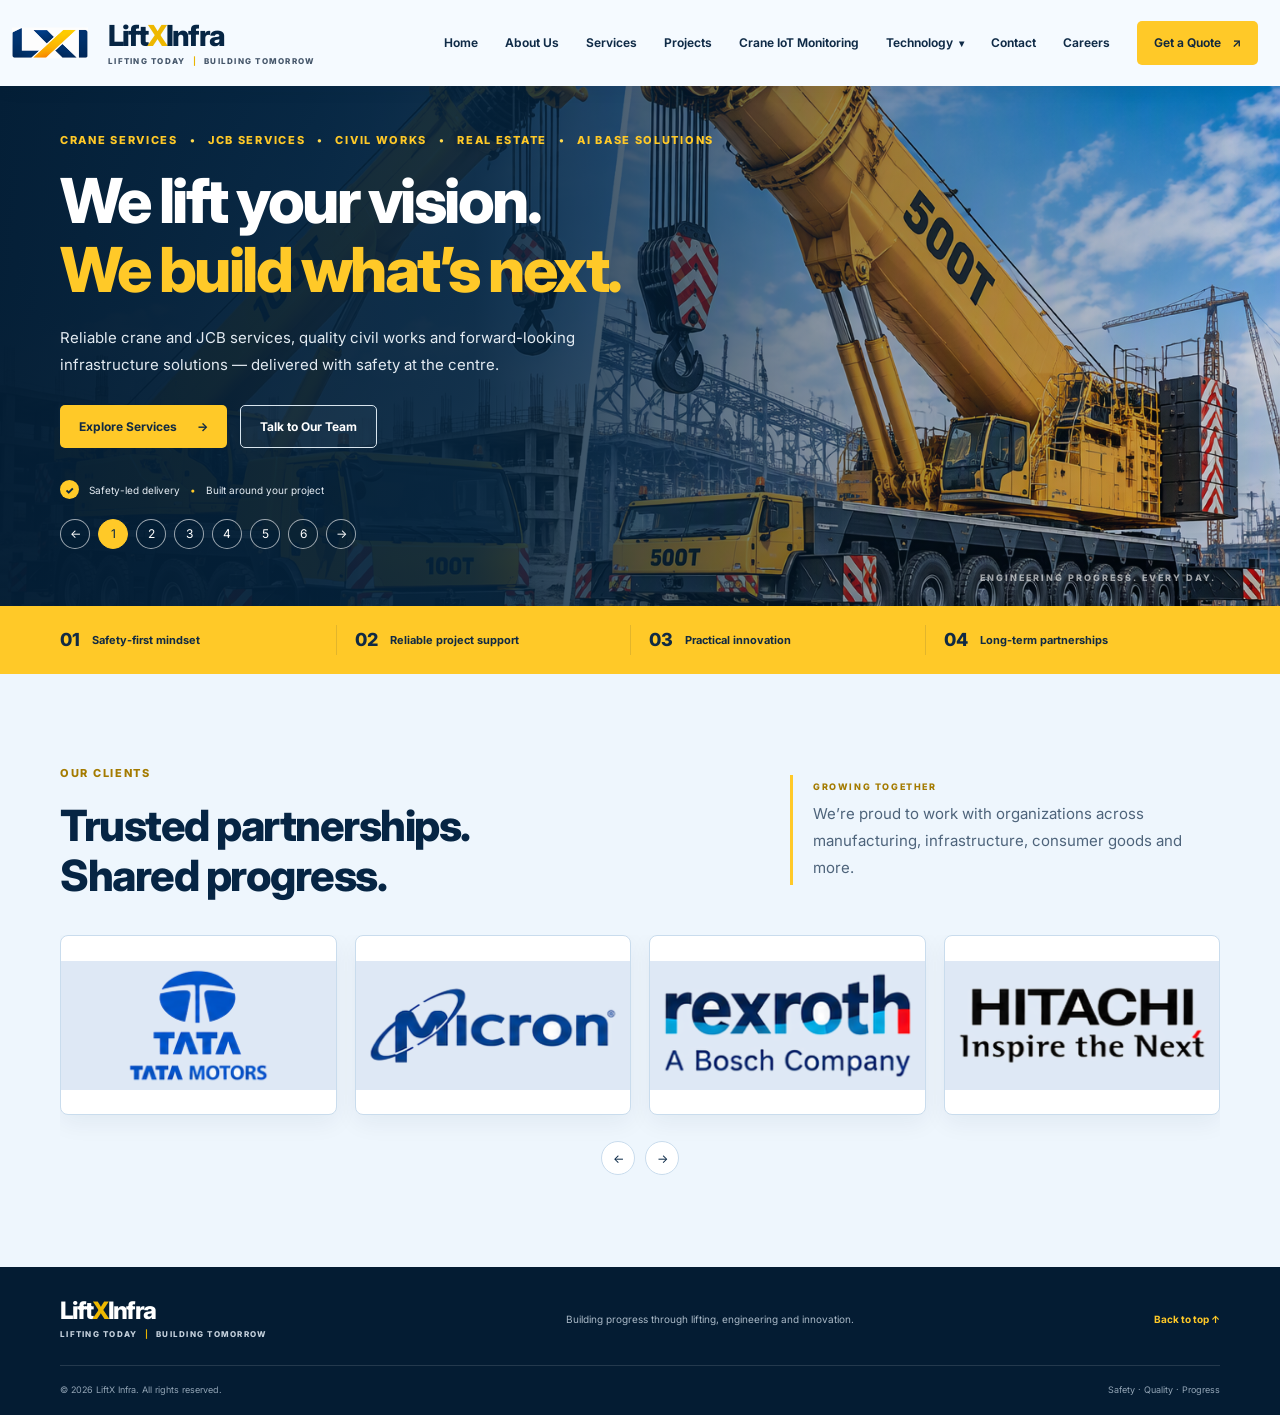
==== commit 4b5b1912: "Crane IOT Monitoring and Technology Added" ====
--- a/index.html
+++ b/index.html
@@ -214,27 +214,31 @@
       }
     }
   </style>
+  <link rel="stylesheet" href="theme.css">
 </head>
 <body>
   <header class="site-header">
     <a class="brand" href="#home" aria-label="LiftX Infra home">
-      <span class="brand-mark">Lift<span>X</span>Infra</span>
-      <span class="brand-tagline">LIFTING TODAY <b>|</b> BUILDING TOMORROW</span>
+      <img class="brand-logo" src="assets/liftx-logo.png" alt="LiftX Infra" width="1175" height="480">
+      <span class="brand-text"><span class="brand-mark">Lift<span>X</span>Infra</span><span class="brand-tagline">LIFTING TODAY <b>|</b> BUILDING TOMORROW</span></span>
     </a>
     <button class="menu-toggle" aria-label="Open navigation" aria-expanded="false">☰</button>
     <nav class="nav">
       <a href="#home" aria-current="page">Home</a><a href="about.html">About Us</a><a href="services.html">Services</a>
-      <a href="#clients">Clients</a><a href="projects.html">Projects</a>
+      <a href="projects.html">Projects</a><a href="crane-monitoring.html">Crane IoT Monitoring</a>
       <div class="technology-nav-item">
         <button class="technology-menu-toggle" type="button" aria-expanded="false" aria-controls="technologyDropdown">Technology <span class="technology-menu-chevron" aria-hidden="true">▾</span></button>
         <div class="technology-dropdown" id="technologyDropdown" hidden>
-          <section class="technology-menu-group"><h2><span class="technology-menu-icon" aria-hidden="true">▣</span>Managed IT Services</h2><ul><li>IT Support &amp; Helpdesk</li><li>Network Management</li><li>Disaster Recovery</li><li>Managed Cloud</li></ul></section>
-          <section class="technology-menu-group"><h2><span class="technology-menu-icon" aria-hidden="true">♢</span>Cybersecurity</h2><ul><li>MSSP</li><li>Penetration Testing</li><li>Vulnerability Assessment</li><li>Firewall &amp; Network Security</li></ul></section>
-          <section class="technology-menu-group"><h2><span class="technology-menu-icon" aria-hidden="true">&lt;/&gt;</span>Software Development</h2><ul><li>Web Apps</li><li>Mobile Apps</li><li>AI &amp; Machine Learning</li><li>SaaS Development</li></ul></section>
-          <section class="technology-menu-group"><h2><span class="technology-menu-icon" aria-hidden="true">☁</span>Cloud &amp; Infrastructure</h2><ul><li>Cloud Migration</li><li>AWS / Azure / GCP</li><li>DevOps &amp; CI/CD</li><li>Data Centers</li></ul></section>
-          <section class="technology-menu-group"><h2><span class="technology-menu-icon" aria-hidden="true">♧</span>IT Consulting</h2><ul><li>Digital Transformation</li><li>IT Strategy</li><li>BI &amp; Analytics</li><li>ERP &amp; CRM</li></ul></section>
-          <section class="technology-menu-group"><h2><span class="technology-menu-icon" aria-hidden="true">♙</span>IT Staffing &amp; Training</h2><ul><li>Staff Augmentation</li><li>IT Recruitment</li><li>Training &amp; Certification</li><li>Outsourcing</li></ul></section>
-          <div class="technology-menu-footer"><a href="technology.html">Explore Technology <span aria-hidden="true">→</span></a></div>
+          <div class="technology-menu-intro"><span>Technology</span><strong>Smarter Infrastructure <em>with Technology</em></strong><p>We bring together modern IT, IoT and data insights to support safer, smarter and more efficient infrastructure.</p></div>
+          <section class="technology-menu-group"><h2><span class="technology-menu-icon" aria-hidden="true"></span>Internet of Things (IoT)</h2><ul><li>Industrial IoT (IIoT)</li><li>IoT Device Integration</li><li>Sensor &amp; Data Analytics</li><li>Real-time Monitoring</li><li>Edge Computing</li><li>IoT Platforms &amp; Dashboards</li></ul></section>
+          <section class="technology-menu-group"><h2><span class="technology-menu-icon" aria-hidden="true"></span>Managed IT Services</h2><ul><li>IT Support &amp; Helpdesk</li><li>Network Management</li><li>Disaster Recovery</li><li>Managed Cloud</li><li>Endpoint Management</li><li>IT Infrastructure</li></ul></section>
+          <section class="technology-menu-group"><h2><span class="technology-menu-icon" aria-hidden="true"></span>Cybersecurity</h2><ul><li>MSSP (Managed Security)</li><li>Penetration Testing</li><li>Vulnerability Assessment</li><li>Firewall &amp; Network Security</li><li>Security Monitoring (SOC)</li><li>Compliance &amp; Risk Management</li></ul></section>
+          <section class="technology-menu-group"><h2><span class="technology-menu-icon" aria-hidden="true"></span>Cloud &amp; Infrastructure</h2><ul><li>Cloud Migration</li><li>AWS / Azure / GCP</li><li>DevOps &amp; CI/CD</li><li>Containerization (Docker, Kubernetes)</li><li>Data Centers</li><li>Hybrid &amp; Multi-Cloud</li></ul></section>
+          <section class="technology-menu-group"><h2><span class="technology-menu-icon" aria-hidden="true"></span>Software Development</h2><ul><li>Web Applications</li><li>Mobile Applications</li><li>AI &amp; Machine Learning</li><li>SaaS Development</li><li>API Development</li><li>UI/UX Design</li></ul></section>
+          <section class="technology-menu-group"><h2><span class="technology-menu-icon" aria-hidden="true"></span>Automation &amp; Industry 4.0</h2><ul><li>Industrial Automation</li><li>SCADA &amp; Control Systems</li><li>Predictive Maintenance</li><li>Digital Twins</li><li>Robotics Integration</li><li>Smart Manufacturing</li></ul></section>
+          <section class="technology-menu-group"><h2><span class="technology-menu-icon" aria-hidden="true"></span>Data &amp; Analytics</h2><ul><li>Big Data Solutions</li><li>Business Intelligence</li><li>Data Visualization</li><li>AI/ML Solutions</li><li>Data Lake &amp; Warehousing</li><li>Analytics for Operations</li></ul></section>
+          <section class="technology-menu-group"><h2><span class="technology-menu-icon" aria-hidden="true"></span>Networking &amp; Connectivity</h2><ul><li>5G &amp; Private Networks</li><li>Industrial Networking</li><li>Wireless Solutions</li><li>SD-WAN</li><li>IoT Connectivity (LTE, LoRa, NB-IoT)</li><li>Network Design &amp; Optimization</li></ul></section>
+          <div class="technology-menu-footer"><a href="crane-monitoring.html">Crane IoT Monitoring <span aria-hidden="true">→</span></a><p>From cloud to AI — building what's next.</p><a href="technology.html">Explore All Technology <span aria-hidden="true">→</span></a></div>
         </div>
       </div>
       <a href="contact.html">Contact</a>
--- a/style.css
+++ b/style.css
@@ -1 +1,74 @@
-*{box-sizing:border-box} :root{--navy:#062544;--navy2:#0b3459;--yellow:#ffc928;--ink:#102b47;--muted:#617287;--pale:#f4f7fa;--line:#dce4eb} html{scroll-behavior:smooth;scroll-padding-top:90px} body{margin:0;font-family:Inter,Arial,sans-serif;color:var(--ink);line-height:1.65} a{color:inherit;text-decoration:none}.container{width:min(1160px,calc(100% - 44px));margin:auto}.site-header{height:86px;padding:0 max(22px,calc((100vw - 1260px)/2));display:flex;align-items:center;justify-content:space-between;background:#fff;position:sticky;top:0;z-index:20;box-shadow:0 2px 18px #061d3310}.brand{display:flex;flex-direction:column;line-height:1}.brand-mark{font-size:29px;font-weight:800;letter-spacing:-1.8px;color:var(--navy)}.brand-mark span{color:#eeb800}.brand-tagline{font-size:8px;font-weight:800;letter-spacing:1.25px;margin-top:7px;color:#45566a}.brand-tagline b{color:#e9b400;margin:0 4px}.nav{display:flex;align-items:center;gap:27px;font-size:12px;font-weight:650}.nav>a:not(.nav-cta):hover{color:#bd8d00}.nav-cta{background:var(--yellow);padding:12px 17px;border-radius:5px;color:#11283e}.nav-cta span{margin-left:8px}.menu-toggle{display:none;border:0;background:none;font-size:27px;color:var(--navy)}.hero{min-height:520px;position:relative;display:flex;align-items:center;overflow:hidden;color:white;background:#0b2c49 url('https://images.unsplash.com/photo-1504307651254-35680f356dfd?auto=format&fit=crop&w=2000&q=85') center 48%/cover no-repeat}.hero-shade{position:absolute;inset:0;background:linear-gradient(90deg,rgba(3,29,52,.98) 0%,rgba(4,35,61,.91) 37%,rgba(5,33,56,.38) 68%,rgba(5,27,46,.1) 100%)}.hero-content{position:relative;z-index:1;padding-top:22px;padding-bottom:34px}.eyebrow{font-size:11px;letter-spacing:1.7px;font-weight:800;color:var(--yellow);margin:0 0 18px}.eyebrow i{font-style:normal;margin:0 8px;color:#ffd94e}.eyebrow.dark{color:#a47b00}.hero h1{font-size:clamp(38px,5vw,62px);line-height:1.11;letter-spacing:-2.5px;margin:0 0 20px;font-weight:800}.hero h1 span{color:var(--yellow)}.hero-copy{font-size:15px;max-width:535px;color:#e2eaf1;line-height:1.8;margin:0 0 27px}.hero-actions{display:flex;gap:13px;flex-wrap:wrap}.button{display:inline-flex;align-items:center;justify-content:center;gap:20px;border:0;border-radius:5px;padding:13px 19px;font:700 12px Inter,Arial,sans-serif;cursor:pointer;transition:transform .2s,background .2s}.button:hover{transform:translateY(-2px)}.button-yellow{background:var(--yellow);color:#122b42}.button-yellow:hover{background:#ffdb58}.button-outline{border:1px solid #d8e5ee;color:white;background:#ffffff08}.button-navy{background:var(--navy);color:white;margin-top:7px}.hero-proof{display:flex;align-items:center;gap:10px;font-size:10px;color:#e6edf4;margin-top:32px}.proof-icon{width:19px;height:19px;border-radius:50%;display:grid;place-items:center;background:var(--yellow);color:var(--navy);font-weight:900}.proof-dot{color:var(--yellow)}.hero-caption{position:absolute;right:5%;bottom:20px;font-size:9px;letter-spacing:2px;font-weight:800;color:#fff9}.trust-strip{background:var(--yellow);color:#112a43}.trust-inner{display:grid;grid-template-columns:repeat(4,1fr);padding:19px 0;gap:18px}.trust-inner div{display:flex;align-items:center;gap:12px;border-right:1px solid #142d4320}.trust-inner div:last-child{border:0}.trust-inner strong{font-size:18px;font-weight:800}.trust-inner span{font-size:11px;font-weight:700}.section{padding-top:90px;padding-bottom:92px}.section-heading{display:flex;justify-content:space-between;align-items:end;gap:40px;margin-bottom:35px}.section-heading h2,.about-copy h2,.technology-inner h2,.contact-copy h2{font-size:clamp(31px,3.5vw,43px);letter-spacing:-1.5px;line-height:1.17;margin:0;font-weight:800;color:var(--navy)}.section-heading>p{max-width:410px;color:var(--muted);font-size:13px;margin:0 0 4px}.service-grid{display:grid;grid-template-columns:repeat(4,1fr);gap:18px}.service-card{border:1px solid var(--line);border-radius:8px;overflow:hidden;background:white;transition:transform .25s,box-shadow .25s}.service-card:hover{transform:translateY(-5px);box-shadow:0 14px 35px #09274312}.service-art{height:140px;position:relative;display:flex;align-items:center;justify-content:center;overflow:hidden;background:linear-gradient(135deg,#eaf0f5,#d7e2ea)}.service-art:before,.service-art:after{content:"";position:absolute;border:1px solid #0b34591b;transform:rotate(-25deg);width:160%;height:70px}.service-art:after{transform:rotate(25deg)}.art-symbol{font-size:62px;color:var(--navy);font-weight:800;z-index:1;text-shadow:4px 4px 0 #ffc928}.art-label{position:absolute;left:14px;bottom:11px;font-size:8px;font-weight:800;letter-spacing:1.3px;color:#51667a}.civil-art{background:linear-gradient(135deg,#f0f3f5,#dfe7ec)}.realestate-art{background:linear-gradient(135deg,#f5f0e4,#e7e2d5)}.ai-art{background:linear-gradient(135deg,#e5edf3,#d6e4ed)}.service-body{padding:20px 19px 22px}.service-number{font-size:9px;letter-spacing:1.3px;font-weight:800;color:#ad8400}.service-body h3{font-size:17px;letter-spacing:-.4px;margin:7px 0 10px;color:var(--navy)}.service-body p{font-size:11px;line-height:1.8;color:var(--muted);min-height:80px;margin:0 0 17px}.text-link{font-size:10px;font-weight:800;color:var(--navy)}.text-link span{color:#b88a00;margin-left:5px}.about-section{background:#f3f6f8;padding:86px 0}.about-grid{display:grid;grid-template-columns: .95fr 1.05fr;gap:80px;align-items:center}.about-visual{position:relative;padding:0 24px 24px 0}.about-image{height:390px;border-radius:7px;position:relative;overflow:hidden;background:linear-gradient(0deg,#061d35b8,transparent 55%),url('https://images.unsplash.com/photo-1541888946425-d81bb19240f5?auto=format&fit=crop&w=1000&q=85') center/cover}.image-label{position:absolute;bottom:25px;left:25px;color:white;display:flex;flex-direction:column}.image-label span{font-size:9px;letter-spacing:2px;color:var(--yellow);font-weight:800}.image-label b{font-size:20px;margin-top:5px}.yellow-block{position:absolute;width:120px;height:120px;background:var(--yellow);right:0;bottom:0;z-index:-0}.about-copy{position:relative;z-index:1}.about-copy>p:not(.eyebrow){font-size:12px;color:var(--muted);line-height:1.9;margin:18px 0}.about-copy h2 span{color:#b38700}.values{margin-top:30px;border-top:1px solid var(--line);padding-top:20px;display:grid;gap:15px}.values>div{display:flex;align-items:center;gap:13px}.value-icon{width:34px;height:34px;border:1px solid #eac02f;border-radius:50%;display:grid;place-items:center;color:#a77e00;font-size:17px}.values b,.values small{display:block}.values b{font-size:11px}.values small{font-size:10px;color:var(--muted);margin-top:2px}.projects-section{padding-bottom:86px}.project-grid{display:grid;grid-template-columns:repeat(3,1fr);gap:18px}.project-card{height:280px;border-radius:7px;position:relative;overflow:hidden;background-size:cover;background-position:center}.project-one{background-image:linear-gradient(0deg,#061d35e8,transparent 70%),url('https://images.unsplash.com/photo-1581092921461-eab62e97a780?auto=format&fit=crop&w=800&q=80')}.project-two{background-image:linear-gradient(0deg,#061d35e8,transparent 70%),url('https://images.unsplash.com/photo-1486406146926-c627a92ad1ab?auto=format&fit=crop&w=800&q=80')}.project-three{background-image:linear-gradient(0deg,#061d35e8,transparent 70%),url('https://images.unsplash.com/photo-1518770660439-4636190af475?auto=format&fit=crop&w=800&q=80')}.project-overlay{position:absolute;bottom:0;left:0;right:0;padding:24px;color:white}.project-overlay span{font-size:8px;letter-spacing:1.6px;color:var(--yellow);font-weight:800}.project-overlay h3{font-size:19px;margin:7px 0 2px}.project-overlay p{font-size:10px;color:#d9e2eb;margin:0}.portfolio-note{font-size:10px;color:#6a7b8d;margin:15px 0 0}.technology-section{background:var(--navy);color:white;overflow:hidden}.technology-inner{min-height:300px;padding-top:65px;padding-bottom:65px;display:grid;grid-template-columns:1fr 1fr 180px;gap:40px;align-items:center;position:relative}.technology-inner h2{color:white}.technology-copy p{font-size:12px;line-height:1.9;color:#cbd8e4;margin:0 0 20px}.tech-orbit{height:150px;width:150px;border:1px solid #ffffff2a;border-radius:50%;display:grid;place-items:center;position:relative;margin:auto}.tech-orbit span{font-size:45px;font-weight:800;color:var(--yellow)}.tech-orbit i,.tech-orbit b,.tech-orbit em{position:absolute;width:190px;height:65px;border:1px solid #ffc92866;border-radius:50%;transform:rotate(55deg)}.tech-orbit b{transform:rotate(-55deg)}.tech-orbit em{transform:rotate(90deg);width:170px;height:100px}.contact-section{background:#f5f7f9;padding:90px 0}.contact-grid{display:grid;grid-template-columns:.8fr 1.2fr;gap:85px}.contact-copy>p:not(.eyebrow){font-size:12px;line-height:1.9;color:var(--muted);max-width:360px;margin:20px 0 28px}.contact-detail{display:flex;gap:14px;align-items:center;margin:18px 0}.contact-detail>span{width:38px;height:38px;display:grid;place-items:center;border-radius:50%;background:#fff0b8;color:#8b6800;font-size:17px}.contact-detail small,.contact-detail b{display:block}.contact-detail small{font-size:8px;letter-spacing:1.3px;color:#7a8998;font-weight:800}.contact-detail b{font-size:11px;margin-top:3px}.replace-note{font-size:9px!important;color:#8a6a00!important}.quote-form{padding:32px;background:white;border:1px solid var(--line);border-radius:8px;box-shadow:0 14px 45px #0927430a}.quote-form h3{font-size:23px;color:var(--navy);margin:0}.quote-form>p{font-size:10px;color:var(--muted);margin:4px 0 24px}.quote-form label{display:block;font-size:10px;font-weight:700;color:#354b60;margin-bottom:16px}.form-row{display:grid;grid-template-columns:1fr 1fr;gap:15px}.quote-form input,.quote-form select,.quote-form textarea{display:block;width:100%;margin-top:7px;border:1px solid #dbe3ea;border-radius:4px;background:#fff;padding:12px;font:11px Inter,Arial,sans-serif;color:var(--ink);outline:none}.quote-form input:focus,.quote-form select:focus,.quote-form textarea:focus{border-color:#c79b0a;box-shadow:0 0 0 3px #ffc92822}.quote-form textarea{resize:vertical}.submit-button{width:100%}.form-status{font-size:9px!important;line-height:1.6;margin:12px 0 0!important;color:#65778a!important}.site-footer{background:#041c33;color:#cbd6e1;padding:32px 0 0}.footer-top{display:flex;align-items:center;justify-content:space-between;gap:25px;padding-bottom:27px}.footer-brand .brand-mark{color:white;font-size:24px}.footer-brand .brand-tagline{color:#c4d0dc}.footer-top>p{font-size:10px;color:#aab9c7}.back-top{font-size:10px;font-weight:700;color:var(--yellow)}.footer-bottom{border-top:1px solid #ffffff20;display:flex;justify-content:space-between;padding-top:17px;padding-bottom:17px;font-size:9px;color:#93a5b6}@media(max-width:950px){.nav{gap:15px}.nav>a{font-size:11px}.service-grid{grid-template-columns:repeat(2,1fr)}.about-grid{gap:45px}.contact-grid{gap:40px}.technology-inner{grid-template-columns:1fr 1fr 120px;gap:25px}.tech-orbit{transform:scale(.8)}}@media(max-width:720px){.site-header{height:74px}.menu-toggle{display:block}.nav{display:none;position:absolute;top:74px;left:0;right:0;background:white;padding:18px 22px 24px;box-shadow:0 14px 20px #061d3318;align-items:stretch;flex-direction:column;gap:0}.nav.open{display:flex}.nav>a{padding:12px 0;font-size:13px}.nav .nav-cta{padding:13px 15px;margin-top:7px;text-align:center}.hero{min-height:560px;background-position:58% center}.hero-shade{background:linear-gradient(90deg,#031d34f5,#05233bd9 65%,#05233b8a)}.hero h1{letter-spacing:-1.7px}.hero-copy{font-size:13px}.eyebrow{font-size:9px;line-height:1.8}.trust-inner{grid-template-columns:1fr 1fr;gap:17px}.trust-inner div:nth-child(2){border:0}.trust-inner strong{font-size:16px}.trust-inner span{font-size:10px}.section{padding-top:65px;padding-bottom:65px}.section-heading{display:block}.section-heading>p{margin-top:18px}.service-grid{gap:12px}.service-art{height:110px}.service-body{padding:16px 13px}.service-body h3{font-size:15px}.service-body p{font-size:10px;min-height:112px}.about-section,.contact-section{padding:65px 0}.about-grid,.contact-grid{grid-template-columns:1fr;gap:38px}.about-image{height:310px}.about-visual{max-width:500px}.project-grid{grid-template-columns:1fr}.project-card{height:250px}.technology-inner{padding-top:60px;padding-bottom:60px;grid-template-columns:1fr;gap:20px}.tech-orbit{position:absolute;right:-35px;top:20px;opacity:.24;transform:scale(.8)}.technology-inner>div:first-child,.technology-copy{position:relative;z-index:1}.technology-copy{max-width:500px}.quote-form{padding:24px 18px}.footer-top{align-items:flex-start;flex-direction:column;gap:15px}.footer-bottom{gap:10px;flex-wrap:wrap}}@media(max-width:420px){.container{width:calc(100% - 30px)}.brand-mark{font-size:25px}.hero h1{font-size:37px}.hero-actions .button{padding:12px 13px}.service-grid{grid-template-columns:1fr}.service-art{height:130px}.service-body p{min-height:0}.form-row{grid-template-columns:1fr;gap:0}.hero-proof{font-size:9px;flex-wrap:wrap}.trust-inner{grid-template-columns:1fr}.trust-inner div{border:0}.trust-inner div:last-child{border:0}}+*{box-sizing:border-box} :root{--navy:#062544;--navy2:#0b3459;--yellow:#ffc928;--ink:#102b47;--muted:#617287;--pale:#f4f7fa;--line:#dce4eb} html{scroll-behavior:smooth;scroll-padding-top:90px} body{margin:0;font-family:Inter,Arial,sans-serif;color:var(--ink);line-height:1.65} a{color:inherit;text-decoration:none}.container{width:min(1160px,calc(100% - 44px));margin:auto}.site-header{height:86px;padding:0 max(22px,calc((100vw - 1260px)/2));display:flex;align-items:center;justify-content:space-between;background:#fff;position:sticky;top:0;z-index:20;box-shadow:0 2px 18px #061d3310}.brand{display:flex;flex-direction:column;line-height:1}.brand-mark{font-size:29px;font-weight:800;letter-spacing:-1.8px;color:var(--navy)}.brand-mark span{color:#eeb800}.brand-tagline{font-size:8px;font-weight:800;letter-spacing:1.25px;margin-top:7px;color:#45566a}.brand-tagline b{color:#e9b400;margin:0 4px}.nav{display:flex;align-items:center;gap:27px;font-size:12px;font-weight:650}.nav>a:not(.nav-cta):hover{color:#bd8d00}.nav-cta{background:var(--yellow);padding:12px 17px;border-radius:5px;color:#11283e}.nav-cta span{margin-left:8px}.menu-toggle{display:none;border:0;background:none;font-size:27px;color:var(--navy)}.hero{min-height:520px;position:relative;display:flex;align-items:center;overflow:hidden;color:white;background:#0b2c49 url('https://images.unsplash.com/photo-1504307651254-35680f356dfd?auto=format&fit=crop&w=2000&q=85') center 48%/cover no-repeat}.hero-shade{position:absolute;inset:0;background:linear-gradient(90deg,rgba(3,29,52,.98) 0%,rgba(4,35,61,.91) 37%,rgba(5,33,56,.38) 68%,rgba(5,27,46,.1) 100%)}.hero-content{position:relative;z-index:1;padding-top:22px;padding-bottom:34px}.eyebrow{font-size:11px;letter-spacing:1.7px;font-weight:800;color:var(--yellow);margin:0 0 18px}.eyebrow i{font-style:normal;margin:0 8px;color:#ffd94e}.eyebrow.dark{color:#a47b00}.hero h1{font-size:clamp(38px,5vw,62px);line-height:1.11;letter-spacing:-2.5px;margin:0 0 20px;font-weight:800}.hero h1 span{color:var(--yellow)}.hero-copy{font-size:15px;max-width:535px;color:#e2eaf1;line-height:1.8;margin:0 0 27px}.hero-actions{display:flex;gap:13px;flex-wrap:wrap}.button{display:inline-flex;align-items:center;justify-content:center;gap:20px;border:0;border-radius:5px;padding:13px 19px;font:700 12px Inter,Arial,sans-serif;cursor:pointer;transition:transform .2s,background .2s}.button:hover{transform:translateY(-2px)}.button-yellow{background:var(--yellow);color:#122b42}.button-yellow:hover{background:#ffdb58}.button-outline{border:1px solid #d8e5ee;color:white;background:#ffffff08}.button-navy{background:var(--navy);color:white;margin-top:7px}.hero-proof{display:flex;align-items:center;gap:10px;font-size:10px;color:#e6edf4;margin-top:32px}.proof-icon{width:19px;height:19px;border-radius:50%;display:grid;place-items:center;background:var(--yellow);color:var(--navy);font-weight:900}.proof-dot{color:var(--yellow)}.hero-caption{position:absolute;right:5%;bottom:20px;font-size:9px;letter-spacing:2px;font-weight:800;color:#fff9}.trust-strip{background:var(--yellow);color:#112a43}.trust-inner{display:grid;grid-template-columns:repeat(4,1fr);padding:19px 0;gap:18px}.trust-inner div{display:flex;align-items:center;gap:12px;border-right:1px solid #142d4320}.trust-inner div:last-child{border:0}.trust-inner strong{font-size:18px;font-weight:800}.trust-inner span{font-size:11px;font-weight:700}.section{padding-top:90px;padding-bottom:92px}.section-heading{display:flex;justify-content:space-between;align-items:end;gap:40px;margin-bottom:35px}.section-heading h2,.about-copy h2,.technology-inner h2,.contact-copy h2{font-size:clamp(31px,3.5vw,43px);letter-spacing:-1.5px;line-height:1.17;margin:0;font-weight:800;color:var(--navy)}.section-heading>p{max-width:410px;color:var(--muted);font-size:13px;margin:0 0 4px}.service-grid{display:grid;grid-template-columns:repeat(4,1fr);gap:18px}.service-card{border:1px solid var(--line);border-radius:8px;overflow:hidden;background:white;transition:transform .25s,box-shadow .25s}.service-card:hover{transform:translateY(-5px);box-shadow:0 14px 35px #09274312}.service-art{height:140px;position:relative;display:flex;align-items:center;justify-content:center;overflow:hidden;background:linear-gradient(135deg,#eaf0f5,#d7e2ea)}.service-art:before,.service-art:after{content:"";position:absolute;border:1px solid #0b34591b;transform:rotate(-25deg);width:160%;height:70px}.service-art:after{transform:rotate(25deg)}.art-symbol{font-size:62px;color:var(--navy);font-weight:800;z-index:1;text-shadow:4px 4px 0 #ffc928}.art-label{position:absolute;left:14px;bottom:11px;font-size:8px;font-weight:800;letter-spacing:1.3px;color:#51667a}.civil-art{background:linear-gradient(135deg,#f0f3f5,#dfe7ec)}.realestate-art{background:linear-gradient(135deg,#f5f0e4,#e7e2d5)}.ai-art{background:linear-gradient(135deg,#e5edf3,#d6e4ed)}.service-body{padding:20px 19px 22px}.service-number{font-size:9px;letter-spacing:1.3px;font-weight:800;color:#ad8400}.service-body h3{font-size:17px;letter-spacing:-.4px;margin:7px 0 10px;color:var(--navy)}.service-body p{font-size:11px;line-height:1.8;color:var(--muted);min-height:80px;margin:0 0 17px}.text-link{font-size:10px;font-weight:800;color:var(--navy)}.text-link span{color:#b88a00;margin-left:5px}.about-section{background:#f3f6f8;padding:86px 0}.about-grid{display:grid;grid-template-columns: .95fr 1.05fr;gap:80px;align-items:center}.about-visual{position:relative;padding:0 24px 24px 0}.about-image{height:390px;border-radius:7px;position:relative;overflow:hidden;background:linear-gradient(0deg,#061d35b8,transparent 55%),url('https://images.unsplash.com/photo-1541888946425-d81bb19240f5?auto=format&fit=crop&w=1000&q=85') center/cover}.image-label{position:absolute;bottom:25px;left:25px;color:white;display:flex;flex-direction:column}.image-label span{font-size:9px;letter-spacing:2px;color:var(--yellow);font-weight:800}.image-label b{font-size:20px;margin-top:5px}.yellow-block{position:absolute;width:120px;height:120px;background:var(--yellow);right:0;bottom:0;z-index:-0}.about-copy{position:relative;z-index:1}.about-copy>p:not(.eyebrow){font-size:12px;color:var(--muted);line-height:1.9;margin:18px 0}.about-copy h2 span{color:#b38700}.values{margin-top:30px;border-top:1px solid var(--line);padding-top:20px;display:grid;gap:15px}.values>div{display:flex;align-items:center;gap:13px}.value-icon{width:34px;height:34px;border:1px solid #eac02f;border-radius:50%;display:grid;place-items:center;color:#a77e00;font-size:17px}.values b,.values small{display:block}.values b{font-size:11px}.values small{font-size:10px;color:var(--muted);margin-top:2px}.projects-section{padding-bottom:86px}.project-grid{display:grid;grid-template-columns:repeat(3,1fr);gap:18px}.project-card{height:280px;border-radius:7px;position:relative;overflow:hidden;background-size:cover;background-position:center}.project-one{background-image:linear-gradient(0deg,#061d35e8,transparent 70%),url('https://images.unsplash.com/photo-1581092921461-eab62e97a780?auto=format&fit=crop&w=800&q=80')}.project-two{background-image:linear-gradient(0deg,#061d35e8,transparent 70%),url('https://images.unsplash.com/photo-1486406146926-c627a92ad1ab?auto=format&fit=crop&w=800&q=80')}.project-three{background-image:linear-gradient(0deg,#061d35e8,transparent 70%),url('https://images.unsplash.com/photo-1518770660439-4636190af475?auto=format&fit=crop&w=800&q=80')}.project-overlay{position:absolute;bottom:0;left:0;right:0;padding:24px;color:white}.project-overlay span{font-size:8px;letter-spacing:1.6px;color:var(--yellow);font-weight:800}.project-overlay h3{font-size:19px;margin:7px 0 2px}.project-overlay p{font-size:10px;color:#d9e2eb;margin:0}.portfolio-note{font-size:10px;color:#6a7b8d;margin:15px 0 0}.technology-section{background:var(--navy);color:white;overflow:hidden}.technology-inner{min-height:300px;padding-top:65px;padding-bottom:65px;display:grid;grid-template-columns:1fr 1fr 180px;gap:40px;align-items:center;position:relative}.technology-inner h2{color:white}.technology-copy p{font-size:12px;line-height:1.9;color:#cbd8e4;margin:0 0 20px}.tech-orbit{height:150px;width:150px;border:1px solid #ffffff2a;border-radius:50%;display:grid;place-items:center;position:relative;margin:auto}.tech-orbit span{font-size:45px;font-weight:800;color:var(--yellow)}.tech-orbit i,.tech-orbit b,.tech-orbit em{position:absolute;width:190px;height:65px;border:1px solid #ffc92866;border-radius:50%;transform:rotate(55deg)}.tech-orbit b{transform:rotate(-55deg)}.tech-orbit em{transform:rotate(90deg);width:170px;height:100px}.contact-section{background:#f5f7f9;padding:90px 0}.contact-grid{display:grid;grid-template-columns:.8fr 1.2fr;gap:85px}.contact-copy>p:not(.eyebrow){font-size:12px;line-height:1.9;color:var(--muted);max-width:360px;margin:20px 0 28px}.contact-detail{display:flex;gap:14px;align-items:center;margin:18px 0}.contact-detail>span{width:38px;height:38px;display:grid;place-items:center;border-radius:50%;background:#fff0b8;color:#8b6800;font-size:17px}.contact-detail small,.contact-detail b{display:block}.contact-detail small{font-size:8px;letter-spacing:1.3px;color:#7a8998;font-weight:800}.contact-detail b{font-size:11px;margin-top:3px}.replace-note{font-size:9px!important;color:#8a6a00!important}.quote-form{padding:32px;background:white;border:1px solid var(--line);border-radius:8px;box-shadow:0 14px 45px #0927430a}.quote-form h3{font-size:23px;color:var(--navy);margin:0}.quote-form>p{font-size:10px;color:var(--muted);margin:4px 0 24px}.quote-form label{display:block;font-size:10px;font-weight:700;color:#354b60;margin-bottom:16px}.form-row{display:grid;grid-template-columns:1fr 1fr;gap:15px}.quote-form input,.quote-form select,.quote-form textarea{display:block;width:100%;margin-top:7px;border:1px solid #dbe3ea;border-radius:4px;background:#fff;padding:12px;font:11px Inter,Arial,sans-serif;color:var(--ink);outline:none}.quote-form input:focus,.quote-form select:focus,.quote-form textarea:focus{border-color:#c79b0a;box-shadow:0 0 0 3px #ffc92822}.quote-form textarea{resize:vertical}.submit-button{width:100%}.form-status{font-size:9px!important;line-height:1.6;margin:12px 0 0!important;color:#65778a!important}.site-footer{background:#041c33;color:#cbd6e1;padding:32px 0 0}.footer-top{display:flex;align-items:center;justify-content:space-between;gap:25px;padding-bottom:27px}.footer-brand .brand-mark{color:white;font-size:24px}.footer-brand .brand-tagline{color:#c4d0dc}.footer-top>p{font-size:10px;color:#aab9c7}.back-top{font-size:10px;font-weight:700;color:var(--yellow)}.footer-bottom{border-top:1px solid #ffffff20;display:flex;justify-content:space-between;padding-top:17px;padding-bottom:17px;font-size:9px;color:#93a5b6}@media(max-width:950px){.nav{gap:15px}.nav>a{font-size:11px}.service-grid{grid-template-columns:repeat(2,1fr)}.about-grid{gap:45px}.contact-grid{gap:40px}.technology-inner{grid-template-columns:1fr 1fr 120px;gap:25px}.tech-orbit{transform:scale(.8)}}@media(max-width:720px){.site-header{height:74px}.menu-toggle{display:block}.nav{display:none;position:absolute;top:74px;left:0;right:0;background:white;padding:18px 22px 24px;box-shadow:0 14px 20px #061d3318;align-items:stretch;flex-direction:column;gap:0}.nav.open{display:flex}.nav>a{padding:12px 0;font-size:13px}.nav .nav-cta{padding:13px 15px;margin-top:7px;text-align:center}.hero{min-height:560px;background-position:58% center}.hero-shade{background:linear-gradient(90deg,#031d34f5,#05233bd9 65%,#05233b8a)}.hero h1{letter-spacing:-1.7px}.hero-copy{font-size:13px}.eyebrow{font-size:9px;line-height:1.8}.trust-inner{grid-template-columns:1fr 1fr;gap:17px}.trust-inner div:nth-child(2){border:0}.trust-inner strong{font-size:16px}.trust-inner span{font-size:10px}.section{padding-top:65px;padding-bottom:65px}.section-heading{display:block}.section-heading>p{margin-top:18px}.service-grid{gap:12px}.service-art{height:110px}.service-body{padding:16px 13px}.service-body h3{font-size:15px}.service-body p{font-size:10px;min-height:112px}.about-section,.contact-section{padding:65px 0}.about-grid,.contact-grid{grid-template-columns:1fr;gap:38px}.about-image{height:310px}.about-visual{max-width:500px}.project-grid{grid-template-columns:1fr}.project-card{height:250px}.technology-inner{padding-top:60px;padding-bottom:60px;grid-template-columns:1fr;gap:20px}.tech-orbit{position:absolute;right:-35px;top:20px;opacity:.24;transform:scale(.8)}.technology-inner>div:first-child,.technology-copy{position:relative;z-index:1}.technology-copy{max-width:500px}.quote-form{padding:24px 18px}.footer-top{align-items:flex-start;flex-direction:column;gap:15px}.footer-bottom{gap:10px;flex-wrap:wrap}}@media(max-width:420px){.container{width:calc(100% - 30px)}.brand-mark{font-size:25px}.hero h1{font-size:37px}.hero-actions .button{padding:12px 13px}.service-grid{grid-template-columns:1fr}.service-art{height:130px}.service-body p{min-height:0}.form-row{grid-template-columns:1fr;gap:0}.hero-proof{font-size:9px;flex-wrap:wrap}.trust-inner{grid-template-columns:1fr}.trust-inner div{border:0}.trust-inner div:last-child{border:0}}
+.site-header .brand {
+  flex: 0 0 auto;
+  flex-direction: row;
+  align-items: center;
+  gap: 10px;
+  margin-right: 20px;
+  padding-left: 86px;
+}
+.site-header .brand-text {
+  display: flex;
+  flex-direction: column;
+}
+.site-header .brand-logo {
+  position: absolute;
+  left: 12px;
+  top: 50%;
+  transform: translateY(-50%);
+  display: block;
+  width: 76px;
+  height: auto;
+  max-height: 62px;
+  object-fit: contain;
+}
+@media (min-width: 721px) and (max-width: 1050px) {
+  .site-header .brand {
+    gap: 6px;
+    margin-right: 12px;
+    padding-left: 42px;
+  }
+  .site-header .brand-logo {
+    width: 36px;
+  }
+  .site-header .brand-mark {
+    font-size: 22px;
+  }
+  .site-header .brand-tagline {
+    font-size: 6px;
+    letter-spacing: .4px;
+  }
+  .site-header .nav {
+    gap: 8px;
+  }
+  .site-header .nav > a,
+  .site-header .technology-menu-toggle {
+    font-size: 10px;
+  }
+  .site-header .nav-cta {
+    padding: 10px;
+  }
+}
+@media (max-width: 720px) {
+  .site-header .brand {
+    padding-left: 70px;
+  }
+  .site-header .brand-logo {
+    width: 60px;
+    max-height: 52px;
+  }
+}
+@media (max-width: 420px) {
+  .site-header .brand {
+    gap: 7px;
+    margin-right: 8px;
+    padding-left: 51px;
+  }
+  .site-header .brand-logo {
+    width: 44px;
+  }
+  .site-header .brand-tagline {
+    font-size: 6px;
+    letter-spacing: .6px;
+  }
+}
--- a/technology-menu.css
+++ b/technology-menu.css
@@ -16,7 +16,15 @@
 
 .technology-menu-toggle:hover,
 .technology-menu-toggle[aria-expanded="true"] {
-  color: #bd8d00;
+  color: #125bb4;
+}
+
+.technology-menu-toggle[aria-expanded="true"] {
+  border-radius: 18px;
+  background: linear-gradient(120deg, #1e68cc, #073565);
+  box-shadow: 0 4px 12px rgb(12 65 133 / 18%);
+  color: #fff;
+  outline: 8px solid #1554a0;
 }
 
 .technology-menu-chevron {
@@ -30,72 +38,236 @@
 
 .technology-dropdown {
   position: fixed;
-  top: 86px;
+  top: 96px;
   left: 50%;
   z-index: 30;
   display: grid;
-  width: min(960px, calc(100vw - 40px));
-  grid-template-columns: repeat(3, minmax(0, 1fr));
-  gap: 28px 34px;
-  padding: 28px 32px;
+  width: min(1560px, calc(100vw - 48px));
+  max-height: calc(100vh - 112px);
+  max-height: calc(100dvh - 112px);
+  grid-template-columns: 200px repeat(4, minmax(0, 1fr));
+  gap: 0;
+  overflow-y: auto;
+  overscroll-behavior: contain;
+  padding: 0;
   transform: translateX(-50%);
-  border: 1px solid #e5ebf2;
-  border-radius: 0 0 10px 10px;
+  border: 1px solid #4c95ed;
+  border-radius: 16px;
   background: #fff;
-  box-shadow: 0 18px 38px rgb(6 37 68 / 16%);
+  box-shadow: 0 24px 64px rgb(6 25 46 / 20%), 0 4px 12px rgb(6 25 46 / 6%);
+  color: #172b43;
+  font-weight: 400;
 }
 
 .technology-dropdown[hidden] {
   display: none;
+}
+
+.technology-menu-intro {
+  grid-column: 1;
+  grid-row: 1 / 4;
+  padding: 32px 25px 0;
+  border-right: 1px solid #2566a3;
+  background: radial-gradient(ellipse at bottom, #06416e, transparent 65%), linear-gradient(145deg, #072b51, #021b34);
+  display: flex;
+  flex-direction: column;
+}
+
+.technology-menu-intro::after {
+  content: "";
+  display: block;
+  min-height: 170px;
+  flex: 1 0 170px;
+  margin: 14px -18px 0;
+  background: url("assets/technology-network.svg") center bottom / contain no-repeat;
+}
+
+.technology-menu-intro span {
+  display: block;
+  margin-bottom: 14px;
+  color: #dceaff;
+  font-size: 10px;
+  font-weight: 800;
+  letter-spacing: 1.5px;
+  text-transform: uppercase;
+}
+
+.technology-menu-intro strong {
+  display: block;
+  color: #fff;
+  font-size: 24px;
+  font-weight: 750;
+  letter-spacing: -.5px;
+  line-height: 1.35;
+}
+
+.technology-menu-intro strong em {
+  color: #ffd029;
+  font-style: normal;
+}
+
+.technology-menu-intro p {
+  margin: 16px 0 0;
+  color: #b9cde5;
+  font-size: 12px;
+  line-height: 1.85;
+}
+
+.technology-menu-intro p::after {
+  content: "";
+  display: block;
+  width: 48px;
+  height: 2px;
+  margin-top: 18px;
+  background: #ffca28;
+}
+
+.technology-menu-group {
+  min-width: 0;
+  padding: 22px 18px;
+  border-right: 1px solid #e7edf4;
+  border-bottom: 1px solid #e7edf4;
+  background: linear-gradient(135deg, #fff, #fbfcfe);
 }
 
 .technology-menu-group h2 {
   display: flex;
   align-items: center;
-  gap: 11px;
-  margin: 0 0 9px;
-  color: #172334;
-  font-size: 16px;
+  gap: 10px;
+  margin: 0 0 12px;
+  color: #172b43;
+  font-size: 13px;
+  font-weight: 750;
   line-height: 1.4;
 }
 
 .technology-menu-icon {
   display: inline-grid;
-  width: 25px;
-  flex: 0 0 25px;
+  width: 40px;
+  height: 40px;
+  flex: 0 0 40px;
   place-items: center;
-  color: #3865ef;
-  font-size: 20px;
-  font-weight: 600;
+  border: 1px solid var(--icon-border, #dbe5fb);
+  border-radius: 11px;
+  background: var(--icon-bg, #edf2ff);
+  color: var(--icon-color, #1658c1);
+  font-size: 0;
+}
+
+.technology-menu-icon::before {
+  content: "";
+  width: 23px;
+  height: 23px;
+  background: currentColor;
+  mask: var(--technology-icon) center / contain no-repeat;
+  -webkit-mask: var(--technology-icon) center / contain no-repeat;
+}
+
+.technology-menu-group:nth-of-type(1) {
+  --technology-icon: url("data:image/svg+xml,%3Csvg xmlns='http://www.w3.org/2000/svg' viewBox='0 0 24 24' fill='none' stroke='black' stroke-width='1.7' stroke-linecap='round'%3E%3Crect x='7' y='7' width='10' height='10' rx='2'/%3E%3Cpath d='M9 3v4m6-4v4M9 17v4m6-4v4M3 9h4m-4 6h4m10-6h4m-4 6h4'/%3E%3C/svg%3E");
+}
+
+.technology-menu-group:nth-of-type(2) {
+  --technology-icon: url("data:image/svg+xml,%3Csvg xmlns='http://www.w3.org/2000/svg' viewBox='0 0 24 24' fill='none' stroke='black' stroke-width='1.7' stroke-linecap='round' stroke-linejoin='round'%3E%3Crect x='3' y='4' width='18' height='13' rx='2'/%3E%3Cpath d='M8 21h8M12 17v4M7 8h10M7 12h6'/%3E%3C/svg%3E");
+}
+
+.technology-menu-group:nth-of-type(3) {
+  --icon-bg: #e4f6e8;
+  --icon-border: #d5eedb;
+  --icon-color: #126057;
+  --technology-icon: url("data:image/svg+xml,%3Csvg xmlns='http://www.w3.org/2000/svg' viewBox='0 0 24 24' fill='none' stroke='black' stroke-width='1.7' stroke-linecap='round' stroke-linejoin='round'%3E%3Cpath d='M12 3 4 6v6c0 5 8 9 8 9s8-4 8-9V6l-8-3Z'/%3E%3Cpath d='m8 12 3 3 5-6'/%3E%3C/svg%3E");
+}
+
+.technology-menu-group:nth-of-type(5) {
+  --icon-bg: #eeebff;
+  --icon-border: #e5dffe;
+  --icon-color: #654be7;
+  --technology-icon: url("data:image/svg+xml,%3Csvg xmlns='http://www.w3.org/2000/svg' viewBox='0 0 24 24' fill='none' stroke='black' stroke-width='1.7' stroke-linecap='round' stroke-linejoin='round'%3E%3Cpath d='m7 7-5 5 5 5m10-10 5 5-5 5M14 4l-4 16'/%3E%3C/svg%3E");
+}
+
+.technology-menu-group:nth-of-type(4) {
+  --technology-icon: url("data:image/svg+xml,%3Csvg xmlns='http://www.w3.org/2000/svg' viewBox='0 0 24 24' fill='none' stroke='black' stroke-width='1.7' stroke-linecap='round' stroke-linejoin='round'%3E%3Cpath d='M6 19a4 4 0 0 1-1-8 7 7 0 0 1 13-2 5 5 0 0 1 0 10H6Z'/%3E%3C/svg%3E");
+}
+
+.technology-menu-group:nth-of-type(7) {
+  --icon-bg: #f1e7fe;
+  --icon-border: #eadbfc;
+  --icon-color: #823fd3;
+  --technology-icon: url("data:image/svg+xml,%3Csvg xmlns='http://www.w3.org/2000/svg' viewBox='0 0 24 24' fill='none' stroke='black' stroke-width='1.7' stroke-linecap='round' stroke-linejoin='round'%3E%3Cpath d='M4 4h16v12H4zM8 21l4-5 4 5M8 12l3-3 3 2 3-4'/%3E%3C/svg%3E");
+}
+
+.technology-menu-group:nth-of-type(6) {
+  --icon-bg: #fff2df;
+  --icon-border: #f4e3c9;
+  --icon-color: #955b0e;
+  --technology-icon: url("data:image/svg+xml,%3Csvg xmlns='http://www.w3.org/2000/svg' viewBox='0 0 24 24' fill='none' stroke='black' stroke-width='1.7' stroke-linecap='round' stroke-linejoin='round'%3E%3Cpath d='M3 21V10l6 3V7l6 3V3h4l2 18H3Z'/%3E%3Cpath d='M7 17h1m4 0h1m4 0h1'/%3E%3C/svg%3E");
+}
+
+.technology-menu-group:nth-of-type(8) {
+  --icon-bg: #dff8fa;
+  --icon-border: #cef0f3;
+  --icon-color: #087c92;
+  --technology-icon: url("data:image/svg+xml,%3Csvg xmlns='http://www.w3.org/2000/svg' viewBox='0 0 24 24' fill='none' stroke='black' stroke-width='1.7' stroke-linecap='round' stroke-linejoin='round'%3E%3Crect x='9' y='2' width='6' height='5' rx='1'/%3E%3Crect x='2' y='17' width='6' height='5' rx='1'/%3E%3Crect x='16' y='17' width='6' height='5' rx='1'/%3E%3Cpath d='M12 7v5M5 17v-5h14v5'/%3E%3C/svg%3E");
 }
 
 .technology-menu-group ul {
   display: grid;
-  gap: 3px;
-  margin: 0 0 0 36px;
+  gap: 9px;
+  margin: 0;
   padding: 0;
-  color: #6b7789;
-  font-size: 14px;
-  line-height: 1.7;
+  color: #566a81;
+  font-size: 12px;
+  font-weight: 400;
+  line-height: 1.6;
   list-style: none;
 }
 
 .technology-menu-footer {
-  grid-column: 1 / -1;
+  grid-column: 2 / -1;
   display: flex;
-  justify-content: flex-end;
-  padding-top: 16px;
-  border-top: 1px solid #e5ebf2;
+  flex-wrap: wrap;
+  align-items: center;
+  gap: 8px 12px;
+  justify-content: space-between;
+  padding: 13px 22px;
+  background: linear-gradient(100deg, #e6f1ff, #f5f9ff);
+}
+
+.technology-menu-footer p {
+  flex: 1 1 150px;
+  margin: 0;
+  padding-left: 14px;
+  border-left: 1px solid #bfd2eb;
+  color: #536f94;
+  font-size: 10px;
+  line-height: 1.6;
 }
 
 .technology-menu-footer a {
+  color: #464feb;
+  text-decoration: none;
+  display: inline-flex;
+  align-items: center;
+  gap: 8px;
+  min-height: 40px;
+  padding: 9px 13px;
+  border-radius: 6px;
+  font-size: 11px;
+  font-weight: 700;
+}
+
+.technology-menu-footer a:last-child {
+  color: #464feb;
+}
+
+.technology-menu-footer a:hover {
+  background: #edf2f8;
   color: #062544;
-  font-size: 13px;
-  font-weight: 700;
-}
-
-.technology-menu-footer a:hover {
-  color: #bd8d00;
+}
+
+.technology-menu-footer a:last-child:hover {
+  background: #d8e9ff;
+  color: #073565;
 }
 
 .technology-menu-toggle:focus-visible,
@@ -104,22 +276,55 @@
   outline-offset: 4px;
 }
 
-@media (max-width: 950px) {
+@media (min-width: 901px) and (max-width: 1250px) {
   .technology-dropdown {
-    gap: 22px 20px;
+    grid-template-columns: 185px repeat(2, minmax(0, 1fr));
+  }
+  .technology-menu-intro {
+    grid-row: 1 / 6;
+    padding: 25px 18px 0;
+  }
+  .technology-menu-intro strong {
+    font-size: 21px;
+  }
+  .technology-menu-group {
+    padding: 22px 14px;
+  }
+  .technology-menu-group h2 {
+    gap: 9px;
+    font-size: 12px;
+  }
+  .technology-menu-group ul {
+    margin-left: 0;
+    font-size: 11px;
+  }
+}
+
+@media (min-width: 721px) and (max-width: 900px) {
+  .technology-dropdown {
+    grid-template-columns: repeat(2, minmax(0, 1fr));
+  }
+  .technology-menu-intro {
+    grid-column: 1 / -1;
+    grid-row: auto;
     padding: 24px;
   }
-
-  .technology-menu-group h2 {
-    font-size: 14px;
-  }
-
-  .technology-menu-group ul {
-    font-size: 12px;
+  .technology-menu-intro::after {
+    display: none;
+  }
+  .technology-menu-footer {
+    grid-column: 1 / -1;
   }
 }
 
 @media (max-width: 720px) {
+  .site-header .nav {
+    max-height: calc(100vh - 74px);
+    max-height: calc(100dvh - 74px);
+    overflow-y: auto;
+    overscroll-behavior: contain;
+  }
+
   .technology-nav-item {
     width: 100%;
   }
@@ -132,40 +337,63 @@
     font-size: 13px;
   }
 
+  .technology-menu-toggle[aria-expanded="true"] {
+    padding-left: 12px;
+    padding-right: 12px;
+    border-radius: 6px;
+    outline: 0;
+  }
+
   .technology-dropdown {
     position: static;
     width: 100%;
-    max-height: min(55vh, 480px);
+    max-height: none;
     grid-template-columns: repeat(2, minmax(0, 1fr));
-    gap: 18px 12px;
-    overflow-y: auto;
-    padding: 16px 12px;
+    gap: 0;
+    overflow: visible;
+    padding: 0;
     transform: none;
-    border-radius: 6px;
+    border-radius: 10px;
     box-shadow: none;
   }
 
-  .technology-menu-group h2 {
-    align-items: flex-start;
-    gap: 6px;
-    font-size: 12px;
-  }
-
-  .technology-menu-icon {
-    width: 19px;
-    flex-basis: 19px;
-    font-size: 16px;
+  .technology-menu-intro {
+    grid-column: 1 / -1;
+    grid-row: auto;
+    padding: 22px;
+  }
+
+  .technology-menu-intro strong {
+    font-size: 22px;
+  }
+
+  .technology-menu-intro::after {
+    display: none;
+  }
+
+  .technology-menu-group {
+    padding: 20px 16px;
+  }
+
+  .technology-menu-footer {
+    grid-column: 1 / -1;
+    padding: 12px;
   }
 
   .technology-menu-group ul {
-    gap: 2px;
-    margin-left: 25px;
+    margin-left: 0;
     font-size: 11px;
   }
 }
 
-@media (max-width: 420px) {
+@media (max-width: 520px) {
   .technology-dropdown {
     grid-template-columns: 1fr;
   }
 }
+
+@media (prefers-reduced-motion: reduce) {
+  .technology-menu-chevron {
+    transition: none;
+  }
+}
--- a/theme.css
+++ b/theme.css
@@ -0,0 +1,59 @@
+:root {
+  --page-blue: #eef6fd;
+  --section-blue: #e2effb;
+  --surface-blue: #f5faff;
+  --accent-blue: #175ea8;
+  --pale: var(--section-blue);
+  --line: #c9dced;
+  --muted: #4e647b;
+}
+
+body {
+  background: var(--page-blue);
+}
+
+.site-header {
+  background: var(--surface-blue);
+}
+
+.about-section,
+.contact-section,
+.career-details,
+.technology-section {
+  background: var(--section-blue);
+}
+
+.technology-section,
+.technology-inner h2 {
+  color: var(--navy);
+}
+
+.technology-copy p {
+  color: var(--muted);
+}
+
+.technology-section .eyebrow,
+.tech-orbit span {
+  color: var(--accent-blue);
+}
+
+.tech-orbit,
+.tech-orbit i,
+.tech-orbit b,
+.tech-orbit em {
+  border-color: #8bb6df;
+}
+
+.careers-hero {
+  color: var(--navy);
+  background: linear-gradient(110deg, var(--section-blue), var(--page-blue));
+}
+
+.careers-hero h1 span,
+.careers-hero .eyebrow {
+  color: var(--accent-blue);
+}
+
+.careers-hero p:not(.eyebrow) {
+  color: var(--muted);
+}
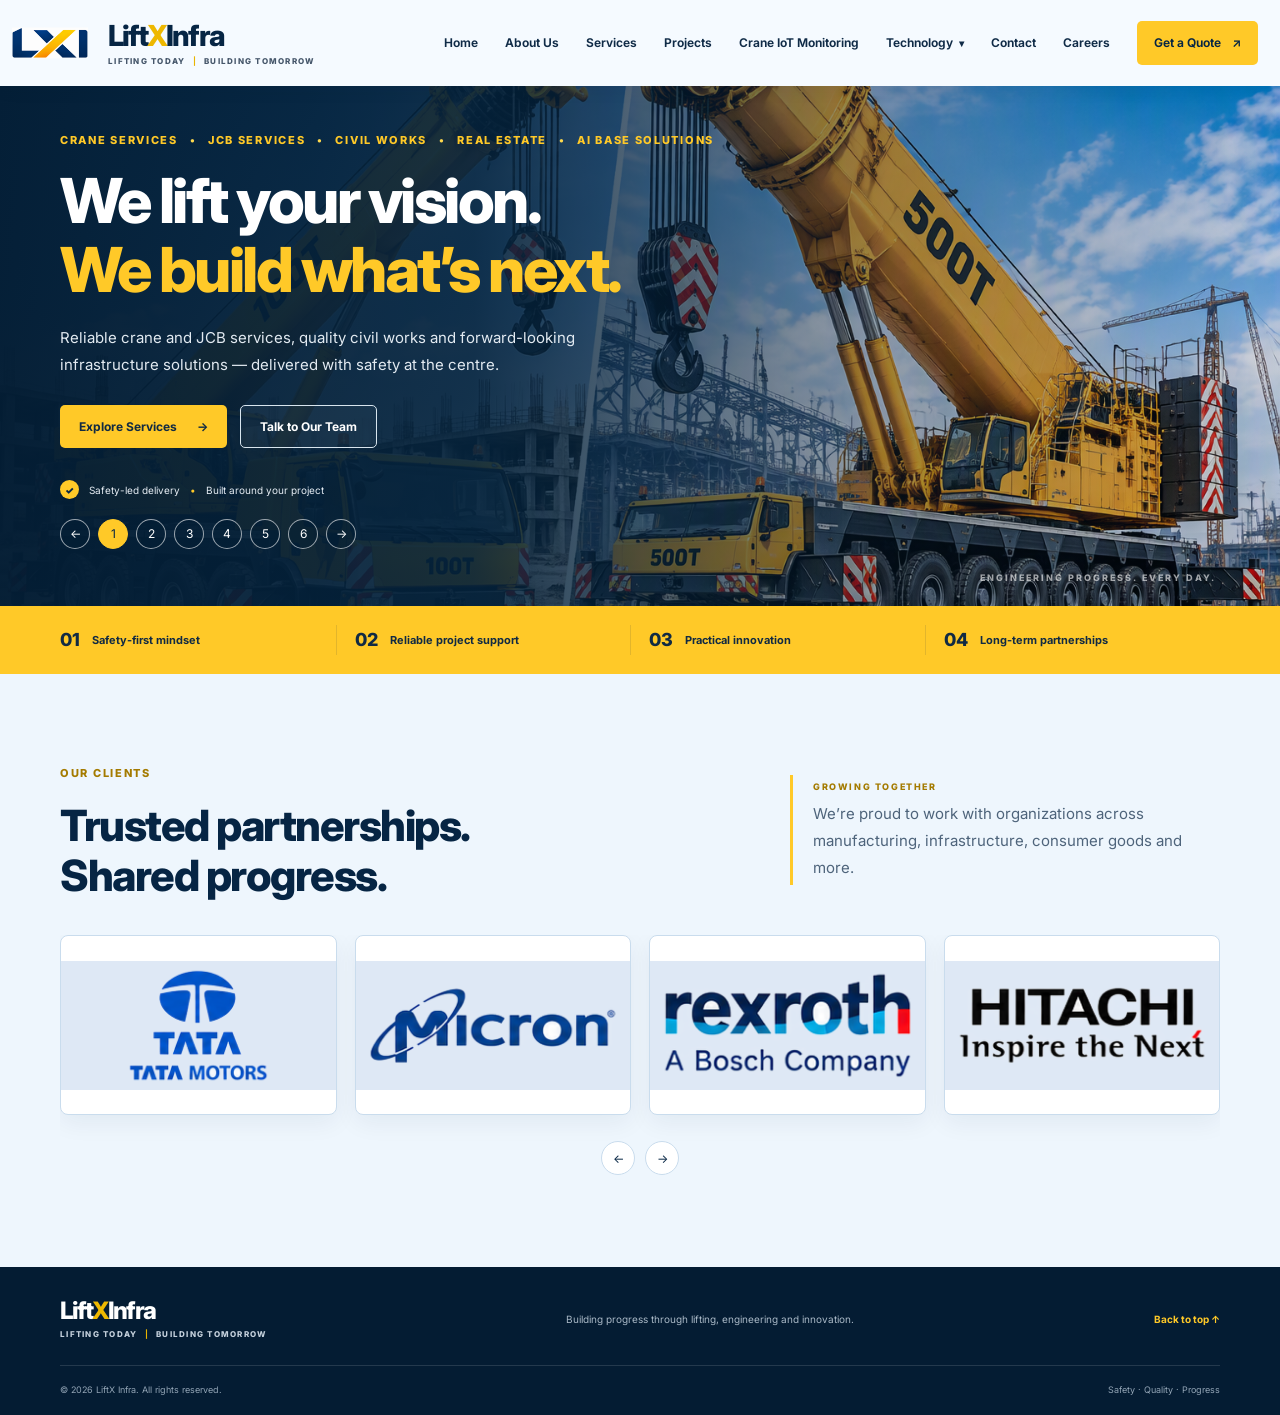
==== commit e8cc7189: "Colors cobination" ====
--- a/index.html
+++ b/index.html
@@ -215,6 +215,7 @@
     }
   </style>
   <link rel="stylesheet" href="theme.css">
+  <link rel="stylesheet" href="brand-colors.css">
 </head>
 <body>
   <header class="site-header">
@@ -229,7 +230,7 @@
       <div class="technology-nav-item">
         <button class="technology-menu-toggle" type="button" aria-expanded="false" aria-controls="technologyDropdown">Technology <span class="technology-menu-chevron" aria-hidden="true">▾</span></button>
         <div class="technology-dropdown" id="technologyDropdown" hidden>
-          <div class="technology-menu-intro"><span>Technology</span><strong>Smarter Infrastructure <em>with Technology</em></strong><p>We bring together modern IT, IoT and data insights to support safer, smarter and more efficient infrastructure.</p></div>
+          <div class="technology-menu-intro"><button class="technology-menu-back" type="button" aria-label="Back to page, close Technology menu">&larr; Back</button><span>Technology</span><strong>Smarter Infrastructure <em>with Technology</em></strong><p>We bring together modern IT, IoT and data insights to support safer, smarter and more efficient infrastructure.</p></div>
           <section class="technology-menu-group"><h2><span class="technology-menu-icon" aria-hidden="true"></span>Internet of Things (IoT)</h2><ul><li>Industrial IoT (IIoT)</li><li>IoT Device Integration</li><li>Sensor &amp; Data Analytics</li><li>Real-time Monitoring</li><li>Edge Computing</li><li>IoT Platforms &amp; Dashboards</li></ul></section>
           <section class="technology-menu-group"><h2><span class="technology-menu-icon" aria-hidden="true"></span>Managed IT Services</h2><ul><li>IT Support &amp; Helpdesk</li><li>Network Management</li><li>Disaster Recovery</li><li>Managed Cloud</li><li>Endpoint Management</li><li>IT Infrastructure</li></ul></section>
           <section class="technology-menu-group"><h2><span class="technology-menu-icon" aria-hidden="true"></span>Cybersecurity</h2><ul><li>MSSP (Managed Security)</li><li>Penetration Testing</li><li>Vulnerability Assessment</li><li>Firewall &amp; Network Security</li><li>Security Monitoring (SOC)</li><li>Compliance &amp; Risk Management</li></ul></section>
--- a/technology-menu.css
+++ b/technology-menu.css
@@ -82,6 +82,27 @@
   background: url("assets/technology-network.svg") center bottom / contain no-repeat;
 }
 
+.technology-menu-intro .technology-menu-back {
+  align-self: flex-start;
+  margin-bottom: 20px;
+  padding: 9px 14px;
+  border: 1px solid #8bb6df;
+  border-radius: 6px;
+  background: #fff;
+  color: #062544;
+  font: 700 12px Inter, Arial, sans-serif;
+  cursor: pointer;
+}
+
+.technology-menu-intro .technology-menu-back:hover {
+  background: #e6f1ff;
+}
+
+.technology-menu-intro .technology-menu-back:focus-visible {
+  outline: 3px solid #ffc928;
+  outline-offset: 4px;
+}
+
 .technology-menu-intro span {
   display: block;
   margin-bottom: 14px;
--- a/brand-colors.css
+++ b/brand-colors.css
@@ -0,0 +1,153 @@
+:root {
+  --infrastructure-gold: #ffc928;
+  --technology-blue: #175ea8;
+  --technology-cyan: #4ddcf5;
+  --technology-ink: #08758b;
+  --content-link: #464feb;
+}
+
+main p a:not(.button),
+main .text-link {
+  color: var(--content-link);
+  text-decoration: none;
+}
+
+main a:focus-visible {
+  outline: 2px solid var(--technology-blue);
+  outline-offset: 4px;
+}
+
+tr th,
+tr td {
+  border: 1px solid #e6e6e6;
+}
+
+tr th {
+  background-color: #f5f5f5;
+}
+
+.nav-cta {
+  background: var(--infrastructure-gold);
+  color: var(--navy);
+}
+
+.technology-menu-intro strong em {
+  color: var(--technology-cyan);
+}
+
+.technology-menu-intro p::after {
+  background: var(--technology-cyan);
+}
+
+.technology-menu-group .technology-menu-icon {
+  border-color: #bde8f1;
+  background: #e9f9fd;
+  color: var(--technology-blue);
+}
+
+.technology-menu-group:nth-of-type(even) .technology-menu-icon {
+  color: var(--technology-ink);
+}
+
+.technology-menu-intro .technology-menu-back:focus-visible {
+  outline-color: var(--technology-cyan);
+}
+
+.digital-services .eyebrow.dark,
+.digital-services .service-number,
+.digital-services .text-link span,
+.technology-careers .career-category,
+.technology-careers .career-card h3 span,
+.technology-careers .text-link span,
+.service-card:has(.ai-art) .service-number,
+.service-card:has(.ai-art) .text-link span {
+  color: var(--technology-ink);
+}
+
+.services-page .digital-service-card {
+  border-top: 3px solid var(--technology-blue);
+}
+
+.service-card:has(.ai-art) {
+  border-top: 3px solid var(--technology-blue);
+}
+
+.services-page .crane-iot-service,
+.technology-careers .career-card {
+  border-top: 3px solid var(--technology-cyan);
+}
+
+.technology-section .button-yellow,
+.technology-page main .button-yellow,
+.services-page .crane-iot-service .button,
+.careers-hero .button[href="#technology-careers"] {
+  background: var(--technology-blue);
+  color: #fff;
+}
+
+.technology-section .button-yellow:hover,
+.technology-page main .button-yellow:hover,
+.services-page .crane-iot-service .button:hover,
+.careers-hero .button[href="#technology-careers"]:hover {
+  background: #104a87;
+}
+
+.technology-section .eyebrow,
+.tech-orbit span {
+  color: var(--technology-ink);
+}
+
+.tech-orbit,
+.tech-orbit i,
+.tech-orbit b,
+.tech-orbit em {
+  border-color: #24a5c2;
+}
+
+.technology-page main,
+.monitoring-page main {
+  --yellow: var(--technology-cyan);
+}
+
+.technology-page .technology-service-number {
+  border-color: #297893;
+}
+
+.technology-page main p a:not(.button),
+.technology-page .tech-orbit span,
+.technology-page .technology-section .eyebrow {
+  color: var(--technology-cyan);
+}
+
+.monitoring-page main {
+  --mint: var(--technology-cyan);
+}
+
+.monitoring-page #start-demo {
+  background: #17527d;
+}
+
+.monitoring-page .badge-mint {
+  background: #163e55;
+}
+
+.monitoring-page .demo-notice {
+  border-left-color: var(--infrastructure-gold);
+}
+
+.monitoring-page .trend-load {
+  stroke: #a1baff;
+}
+
+.monitoring-page .trend-key span:last-child {
+  color: #a1baff;
+}
+
+.monitoring-page .iot-table th,
+.monitoring-page .iot-table td {
+  border-color: var(--edge);
+}
+
+.monitoring-page .iot-table th {
+  background: #1b2d43;
+}
